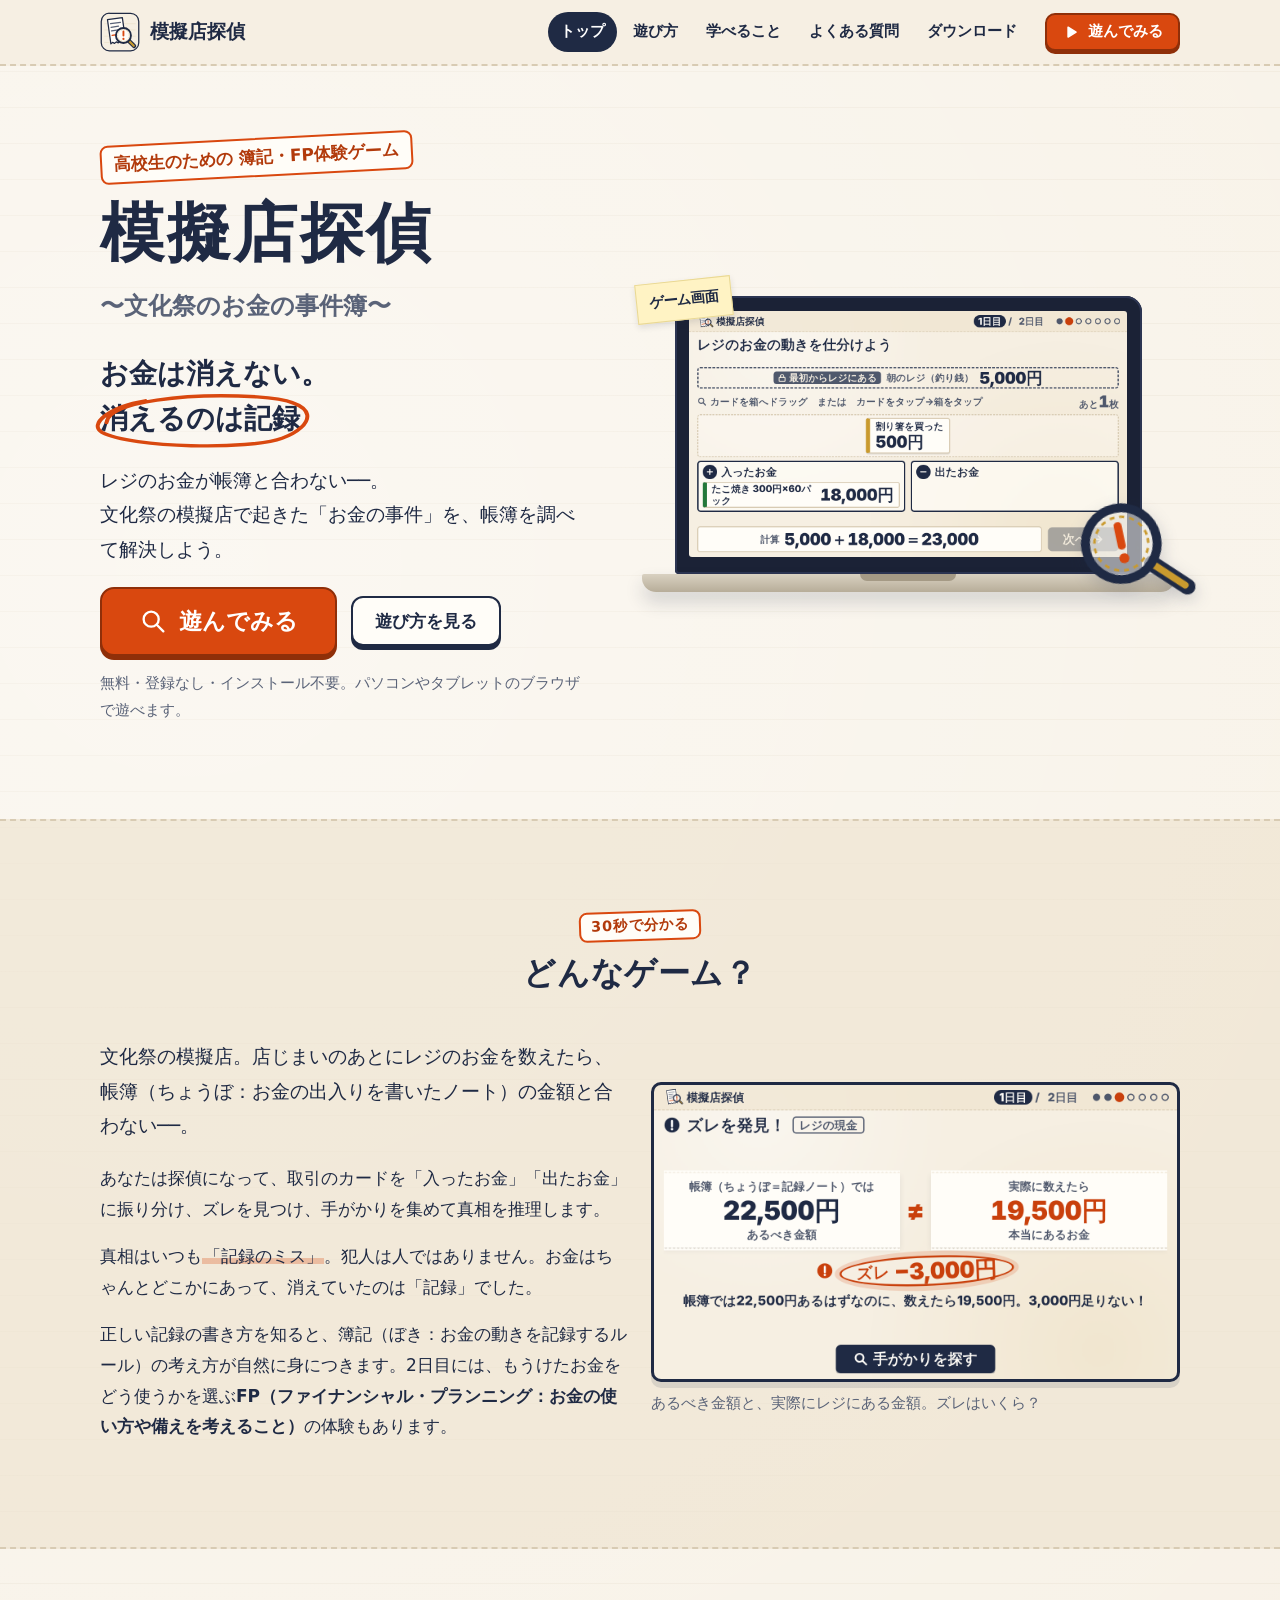
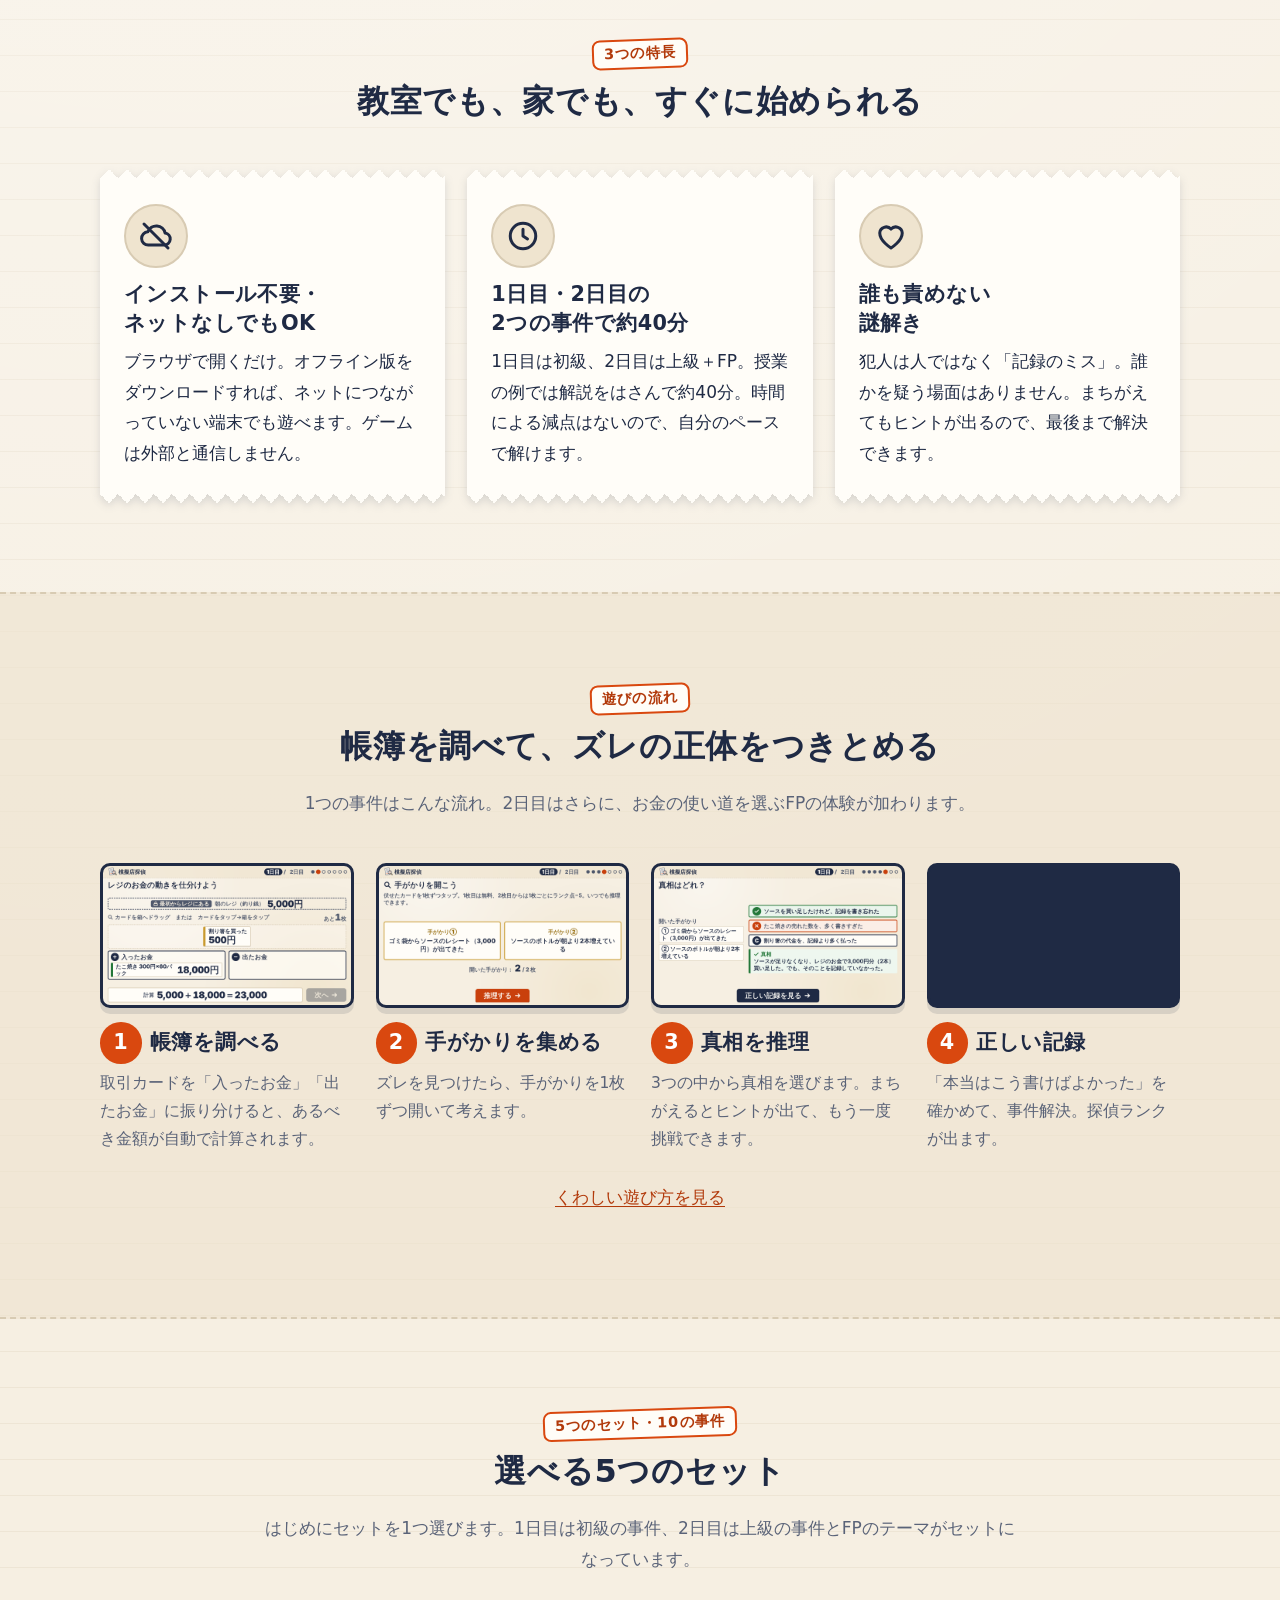
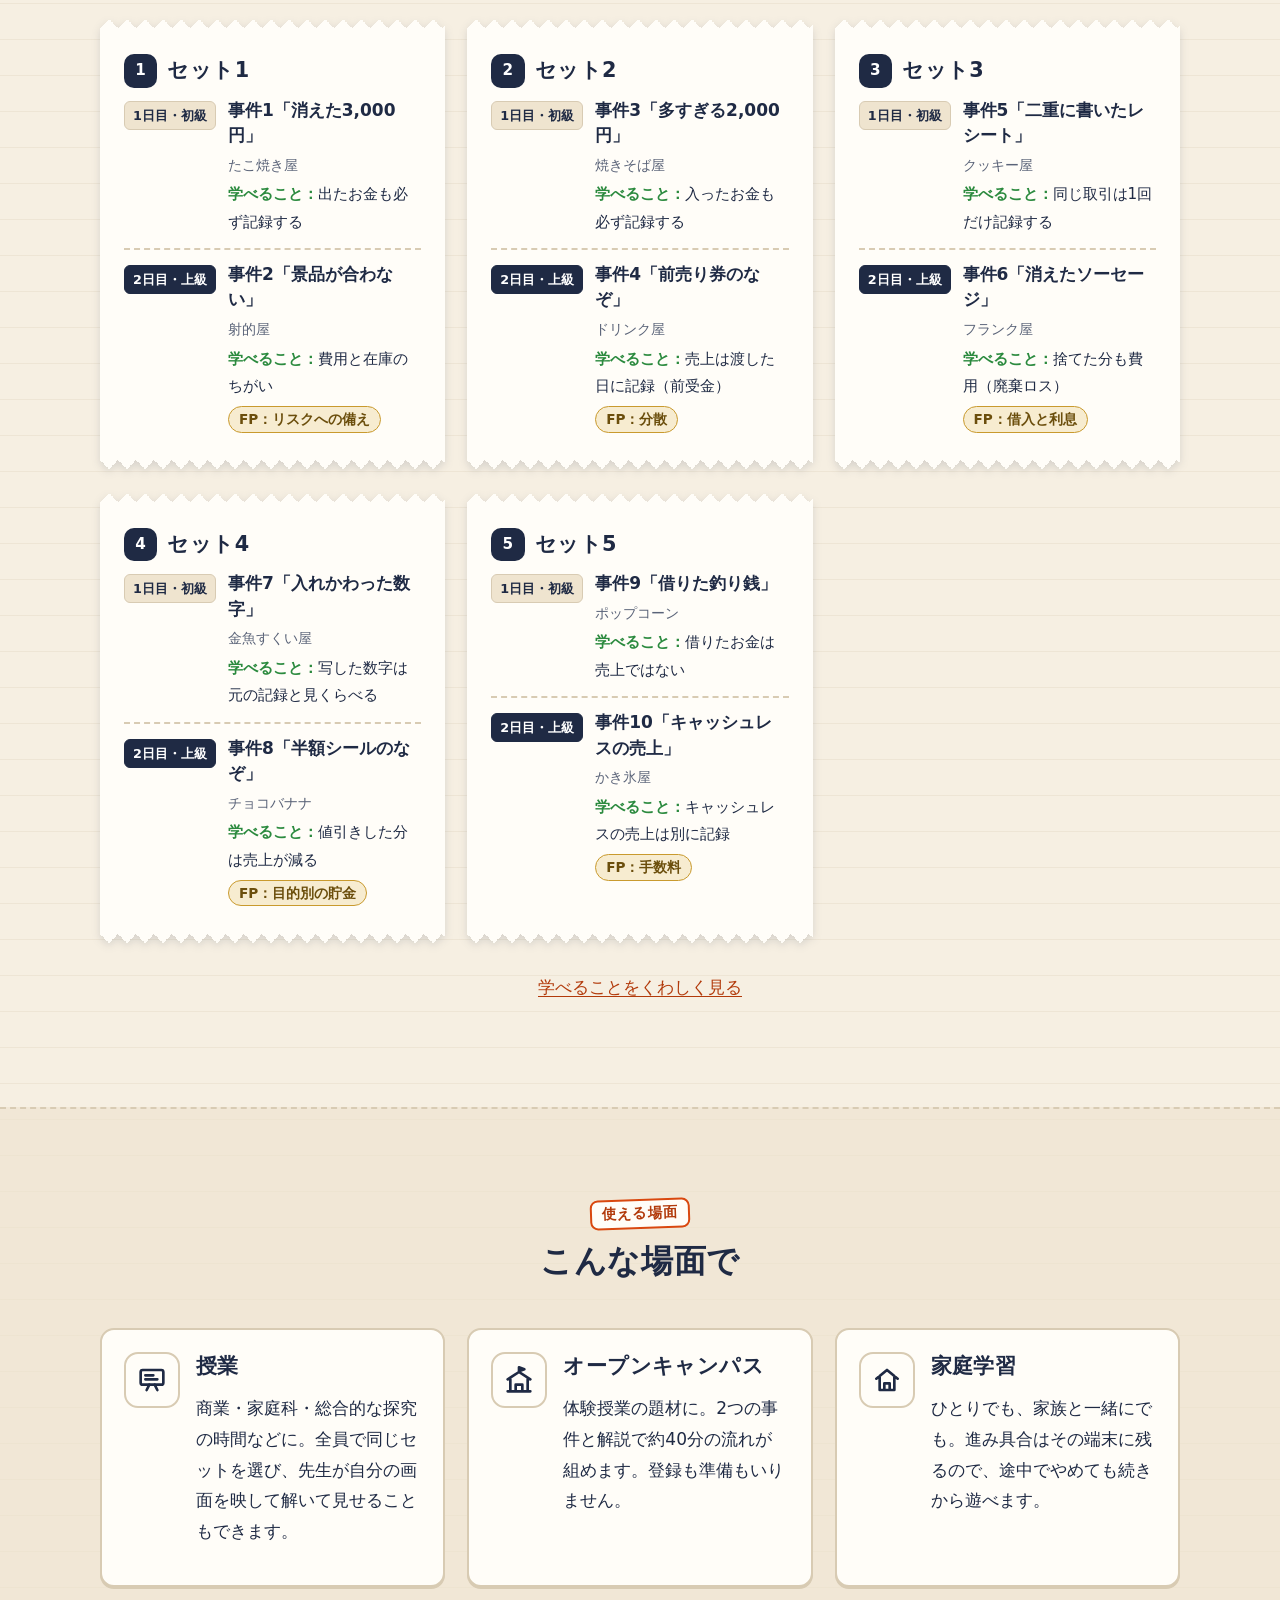
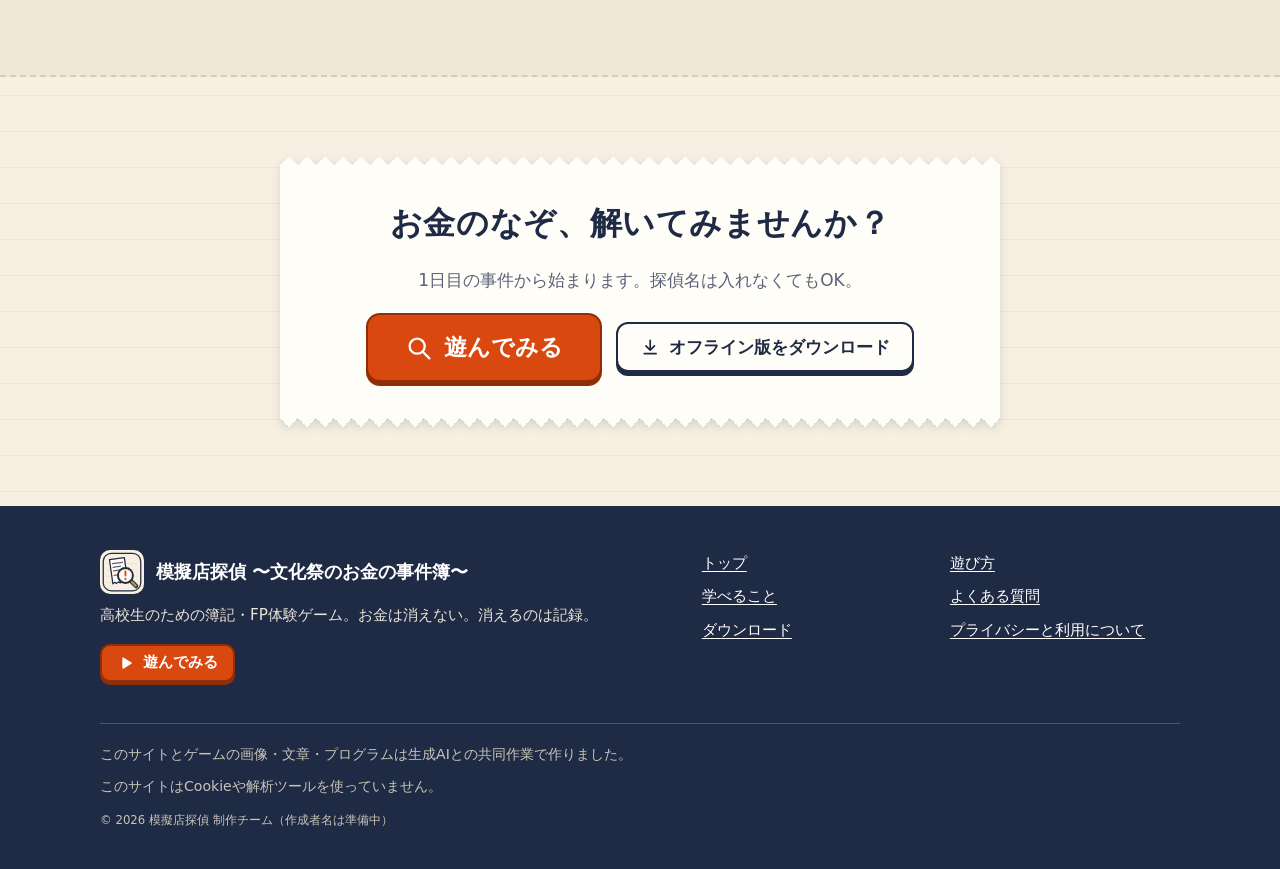
==== index.html @ c540aae3 "模擬店探偵の紹介サイトとゲームを追加 - 紹介サイト6ページ（トップ・遊び方・学べること・よくある質問・ダウンロード・プライバシー） - ゲーム本体（play/）とオフライン版zip（download" ====
<!doctype html>
<html lang="ja" class="no-js">
<head>
<meta charset="utf-8">
<meta name="viewport" content="width=device-width, initial-scale=1">
<title>模擬店探偵 〜文化祭のお金の事件簿〜｜高校生のための簿記・FP体験ゲーム</title>
<meta name="description" content="高校生のための簿記・FP体験ゲーム。文化祭の模擬店で起きたお金の「事件」を、帳簿を調べて解決します。お金は消えない。消えるのは記録。ブラウザで無料・インストール不要。">
<meta name="theme-color" content="#f6efe2">
<link rel="icon" href="play/icon/favicon.svg" type="image/svg+xml">
<link rel="icon" href="play/icon/favicon-32.png" sizes="32x32" type="image/png">
<link rel="apple-touch-icon" href="play/icon/apple-touch-icon.png">
<!-- 要確認：公開URLが決まったら絶対URLに（og:image と、必要なら og:url を追加） -->
<meta property="og:type" content="website">
<meta property="og:site_name" content="模擬店探偵 〜文化祭のお金の事件簿〜">
<meta property="og:title" content="模擬店探偵 〜文化祭のお金の事件簿〜｜高校生のための簿記・FP体験ゲーム">
<meta property="og:description" content="高校生のための簿記・FP体験ゲーム。文化祭の模擬店で起きたお金の「事件」を、帳簿を調べて解決します。お金は消えない。消えるのは記録。ブラウザで無料・インストール不要。">
<meta property="og:image" content="assets/shots/title.png">
<meta property="og:locale" content="ja_JP">
<meta name="twitter:card" content="summary_large_image">
<link rel="stylesheet" href="assets/style.css">
<script src="assets/site.js" defer></script>
</head>
<body>
<a class="skip" href="#main">本文へ移動</a>
<header class="site-header">
  <div class="wrap header-inner">
    <a class="brand" href="index.html"><img src="play/icon/icon.svg" width="40" height="40" alt="">模擬店探偵</a>
    <nav class="nav" id="site-nav" aria-label="メインメニュー">
      <ul>
        <li><a href="index.html" aria-current="page">トップ</a></li>
        <li><a href="how-to-play.html">遊び方</a></li>
        <li><a href="learn.html">学べること</a></li>
        <li><a href="faq.html">よくある質問</a></li>
        <li><a href="download.html">ダウンロード</a></li>
      </ul>
    </nav>
    <a class="btn btn-play btn-sm header-play" href="play/index.html"><svg class="icon" viewBox="0 0 24 24" fill="none" stroke="currentColor" stroke-width="2" stroke-linecap="round" stroke-linejoin="round" aria-hidden="true" focusable="false"><path d="M8 5.5v13l10.5-6.5z" fill="currentColor"/></svg>遊んでみる</a>
    <button class="menu-btn" type="button" aria-controls="site-nav" aria-expanded="false" aria-label="メニューを開く"><span class="bars" aria-hidden="true"><span></span><span></span><span></span></span><span class="label">メニュー</span></button>
  </div>
</header>
<main id="main">

<section class="hero">
  <div class="wrap hero-inner">
    <div class="hero-copy">
      <span class="hero-tag">高校生のための 簿記・FP体験ゲーム</span>
      <h1>模擬店探偵</h1>
      <p class="subtitle">〜文化祭のお金の事件簿〜</p>
      <p class="catch">お金は消えない。<br><span class="pen-circle">消えるのは記録<svg viewBox="0 0 200 60" preserveAspectRatio="none" aria-hidden="true" focusable="false"><path d="M18 34C20 12 90 4 150 8s50 30 22 42S40 60 14 44C2 36 20 18 52 12" fill="none" stroke="#d9480f" stroke-width="3.5" stroke-linecap="round"/></svg></span></p>
      <p class="lead">レジのお金が帳簿と合わない──。<br>文化祭の模擬店で起きた「お金の事件」を、帳簿を調べて解決しよう。</p>
      <div class="btn-row">
        <a class="btn btn-play btn-lg" href="play/index.html"><svg class="icon" viewBox="0 0 24 24" fill="none" stroke="currentColor" stroke-width="2" stroke-linecap="round" stroke-linejoin="round" aria-hidden="true" focusable="false"><circle cx="10.5" cy="10.5" r="6.5"/><path d="M15.5 15.5 21 21"/></svg>遊んでみる</a>
        <a class="btn" href="how-to-play.html">遊び方を見る</a>
      </div>
      <p class="note">無料・登録なし・インストール不要。パソコンやタブレットのブラウザで遊べます。</p>
    </div>
    <div class="hero-visual">
      <span class="sticky-note">ゲーム画面</span>
      <div class="laptop">
        <div class="laptop-screen">
          <img src="assets/shots/sort.png" width="1280" height="720" alt="ゲーム画面：レジのお金の動きを「入ったお金」「出たお金」の箱に仕分けている様子。下に計算式 5,000＋18,000＝23,000 が出ている" decoding="async" fetchpriority="high">
        </div>
        <div class="laptop-base"></div>
      </div>
      <svg class="loupe" viewBox="0 0 120 120" aria-hidden="true" focusable="false"><path d="M78 78l30 30" stroke="#1f2a44" stroke-width="16" stroke-linecap="round"/><path d="M80 80l26 26" stroke="#c99a2e" stroke-width="7" stroke-linecap="round"/><circle cx="52" cy="52" r="36" fill="rgba(255,253,248,.55)" stroke="#1f2a44" stroke-width="9"/><circle cx="52" cy="52" r="27" fill="none" stroke="#c99a2e" stroke-width="2.5" stroke-dasharray="5 5"/><path d="M52 34v20" stroke="#d9480f" stroke-width="8" stroke-linecap="round"/><circle cx="52" cy="67" r="5" fill="#d9480f"/></svg>
    </div>
  </div>
</section>

<section class="section section-alt" id="about">
  <div class="wrap">
    <div class="section-head">
      <span class="eyebrow">30秒で分かる</span>
      <h2>どんなゲーム？</h2>
    </div>
    <div class="grid grid-2" style="align-items:center">
      <div class="reveal">
        <p class="lead">文化祭の模擬店。店じまいのあとにレジのお金を数えたら、帳簿（ちょうぼ：お金の出入りを書いたノート）の金額と合わない──。</p>
        <p>あなたは探偵になって、取引のカードを「入ったお金」「出たお金」に振り分け、ズレを見つけ、手がかりを集めて真相を推理します。</p>
        <p>真相はいつも<span class="pen">「記録のミス」</span>。犯人は人ではありません。お金はちゃんとどこかにあって、消えていたのは「記録」でした。</p>
        <p>正しい記録の書き方を知ると、簿記（ぼき：お金の動きを記録するルール）の考え方が自然に身につきます。2日目には、もうけたお金をどう使うかを選ぶ<strong>FP（ファイナンシャル・プランニング：お金の使い方や備えを考えること）</strong>の体験もあります。</p>
      </div>
      <figure class="reveal">
        <div class="shot"><img src="assets/shots/gap.png" width="1280" height="720" alt="ゲーム画面：あるべきお金と実際のお金を並べ、ズレを朱色で強調している" loading="lazy" decoding="async"></div>
        <figcaption>あるべき金額と、実際にレジにある金額。ズレはいくら？</figcaption>
      </figure>
    </div>
  </div>
</section>

<section class="section" id="features">
  <div class="wrap">
    <div class="section-head">
      <span class="eyebrow">3つの特長</span>
      <h2>教室でも、家でも、すぐに始められる</h2>
    </div>
    <div class="grid grid-3">
      <div class="receipt feature reveal">
        <div class="f-icon"><svg class="icon" viewBox="0 0 24 24" fill="none" stroke="currentColor" stroke-width="2" stroke-linecap="round" stroke-linejoin="round" aria-hidden="true" focusable="false"><path d="M7 18h10.5a4 4 0 0 0 .6-7.95A6 6 0 0 0 6.6 9.2 4.4 4.4 0 0 0 7 18z"/><path d="M4 4l16 16"/></svg></div>
        <h3>インストール不要・<br>ネットなしでもOK</h3>
        <p>ブラウザで開くだけ。オフライン版をダウンロードすれば、ネットにつながっていない端末でも遊べます。ゲームは外部と通信しません。</p>
      </div>
      <div class="receipt feature reveal">
        <div class="f-icon"><svg class="icon" viewBox="0 0 24 24" fill="none" stroke="currentColor" stroke-width="2" stroke-linecap="round" stroke-linejoin="round" aria-hidden="true" focusable="false"><circle cx="12" cy="12" r="8.5"/><path d="M12 7.5V12l3 2"/></svg></div>
        <h3>1日目・2日目の<br>2つの事件で約40分</h3>
        <p>1日目は初級、2日目は上級＋FP。授業の例では解説をはさんで約40分。時間による減点はないので、自分のペースで解けます。</p>
      </div>
      <div class="receipt feature reveal">
        <div class="f-icon"><svg class="icon" viewBox="0 0 24 24" fill="none" stroke="currentColor" stroke-width="2" stroke-linecap="round" stroke-linejoin="round" aria-hidden="true" focusable="false"><path d="M12 20s-7.5-4.6-7.5-10A4.3 4.3 0 0 1 12 7.4 4.3 4.3 0 0 1 19.5 10c0 5.4-7.5 10-7.5 10z"/></svg></div>
        <h3>誰も責めない<br>謎解き</h3>
        <p>犯人は人ではなく「記録のミス」。誰かを疑う場面はありません。まちがえてもヒントが出るので、最後まで解決できます。</p>
      </div>
    </div>
  </div>
</section>

<section class="section section-alt" id="flow">
  <div class="wrap">
    <div class="section-head">
      <span class="eyebrow">遊びの流れ</span>
      <h2>帳簿を調べて、ズレの正体をつきとめる</h2>
      <p>1つの事件はこんな流れ。2日目はさらに、お金の使い道を選ぶFPの体験が加わります。</p>
    </div>
    <ol class="grid grid-4 digest">
      <li class="reveal"><div class="shot"><img src="assets/shots/sort.png" width="1280" height="720" alt="仕分けの画面：取引カードを入ったお金・出たお金の箱へ動かす" loading="lazy" decoding="async"></div><h3><span class="num">1</span>帳簿を調べる</h3><p>取引カードを「入ったお金」「出たお金」に振り分けると、あるべき金額が自動で計算されます。</p></li>
      <li class="reveal"><div class="shot"><img src="assets/shots/clues.png" width="1280" height="720" alt="手がかりの画面：手がかりのカードを1枚ずつ開く" loading="lazy" decoding="async"></div><h3><span class="num">2</span>手がかりを集める</h3><p>ズレを見つけたら、手がかりを1枚ずつ開いて考えます。</p></li>
      <li class="reveal"><div class="shot"><img src="assets/shots/truth.png" width="1280" height="720" alt="推理の画面：真相を3つの選択肢から選ぶ" loading="lazy" decoding="async"></div><h3><span class="num">3</span>真相を推理</h3><p>3つの中から真相を選びます。まちがえるとヒントが出て、もう一度挑戦できます。</p></li>
      <li class="reveal"><div class="shot"><img src="assets/shots/record.png" width="1280" height="720" alt="正しい記録の画面：仕訳を左右に分けて、やさしい言い換えつきで表示" loading="lazy" decoding="async"></div><h3><span class="num">4</span>正しい記録</h3><p>「本当はこう書けばよかった」を確かめて、事件解決。探偵ランクが出ます。</p></li>
    </ol>
    <p class="center" style="margin-top:28px"><a href="how-to-play.html">くわしい遊び方を見る</a></p>
  </div>
</section>

<section class="section" id="sets">
  <div class="wrap">
    <div class="section-head">
      <span class="eyebrow">5つのセット・10の事件</span>
      <h2>選べる5つのセット</h2>
      <p>はじめにセットを1つ選びます。1日目は初級の事件、2日目は上級の事件とFPのテーマがセットになっています。</p>
    </div>
    <div class="sets">
    <article class="receipt set-card reveal">
      <h3><span class="set-no">1</span>セット1</h3>
      <div class="day day-1">
        <span class="day-label">1日目・初級</span>
        <div>
          <span class="case-title">事件1「消えた3,000円」</span>
          <span class="case-shop">たこ焼き屋</span>
          <span class="case-learn">出たお金も必ず記録する</span>
          
          
        </div>
      </div>
      <div class="day day-2">
        <span class="day-label">2日目・上級</span>
        <div>
          <span class="case-title">事件2「景品が合わない」</span>
          <span class="case-shop">射的屋</span>
          <span class="case-learn">費用と在庫のちがい</span>
          
          <span class="fp-chip">FP：リスクへの備え</span>
        </div>
      </div>
    </article>
    <article class="receipt set-card reveal">
      <h3><span class="set-no">2</span>セット2</h3>
      <div class="day day-1">
        <span class="day-label">1日目・初級</span>
        <div>
          <span class="case-title">事件3「多すぎる2,000円」</span>
          <span class="case-shop">焼きそば屋</span>
          <span class="case-learn">入ったお金も必ず記録する</span>
          
          
        </div>
      </div>
      <div class="day day-2">
        <span class="day-label">2日目・上級</span>
        <div>
          <span class="case-title">事件4「前売り券のなぞ」</span>
          <span class="case-shop">ドリンク屋</span>
          <span class="case-learn">売上は渡した日に記録（前受金）</span>
          
          <span class="fp-chip">FP：分散</span>
        </div>
      </div>
    </article>
    <article class="receipt set-card reveal">
      <h3><span class="set-no">3</span>セット3</h3>
      <div class="day day-1">
        <span class="day-label">1日目・初級</span>
        <div>
          <span class="case-title">事件5「二重に書いたレシート」</span>
          <span class="case-shop">クッキー屋</span>
          <span class="case-learn">同じ取引は1回だけ記録する</span>
          
          
        </div>
      </div>
      <div class="day day-2">
        <span class="day-label">2日目・上級</span>
        <div>
          <span class="case-title">事件6「消えたソーセージ」</span>
          <span class="case-shop">フランク屋</span>
          <span class="case-learn">捨てた分も費用（廃棄ロス）</span>
          
          <span class="fp-chip">FP：借入と利息</span>
        </div>
      </div>
    </article>
    <article class="receipt set-card reveal">
      <h3><span class="set-no">4</span>セット4</h3>
      <div class="day day-1">
        <span class="day-label">1日目・初級</span>
        <div>
          <span class="case-title">事件7「入れかわった数字」</span>
          <span class="case-shop">金魚すくい屋</span>
          <span class="case-learn">写した数字は元の記録と見くらべる</span>
          
          
        </div>
      </div>
      <div class="day day-2">
        <span class="day-label">2日目・上級</span>
        <div>
          <span class="case-title">事件8「半額シールのなぞ」</span>
          <span class="case-shop">チョコバナナ</span>
          <span class="case-learn">値引きした分は売上が減る</span>
          
          <span class="fp-chip">FP：目的別の貯金</span>
        </div>
      </div>
    </article>
    <article class="receipt set-card reveal">
      <h3><span class="set-no">5</span>セット5</h3>
      <div class="day day-1">
        <span class="day-label">1日目・初級</span>
        <div>
          <span class="case-title">事件9「借りた釣り銭」</span>
          <span class="case-shop">ポップコーン</span>
          <span class="case-learn">借りたお金は売上ではない</span>
          
          
        </div>
      </div>
      <div class="day day-2">
        <span class="day-label">2日目・上級</span>
        <div>
          <span class="case-title">事件10「キャッシュレスの売上」</span>
          <span class="case-shop">かき氷屋</span>
          <span class="case-learn">キャッシュレスの売上は別に記録</span>
          
          <span class="fp-chip">FP：手数料</span>
        </div>
      </div>
    </article>
    </div>
    <p class="center" style="margin-top:28px"><a href="learn.html">学べることをくわしく見る</a></p>
  </div>
</section>

<section class="section section-alt" id="scenes">
  <div class="wrap">
    <div class="section-head">
      <span class="eyebrow">使える場面</span>
      <h2>こんな場面で</h2>
    </div>
    <div class="grid grid-3">
      <div class="card scene reveal"><div class="s-icon"><svg class="icon" viewBox="0 0 24 24" fill="none" stroke="currentColor" stroke-width="2" stroke-linecap="round" stroke-linejoin="round" aria-hidden="true" focusable="false"><rect x="3.5" y="4.5" width="17" height="11" rx="1.5"/><path d="M8 19.5l2-4M16 19.5l-2-4M7 8.5h6M7 11.5h9"/></svg></div><div><h3>授業</h3><p>商業・家庭科・総合的な探究の時間などに。全員で同じセットを選び、先生が自分の画面を映して解いて見せることもできます。</p></div></div>
      <div class="card scene reveal"><div class="s-icon"><svg class="icon" viewBox="0 0 24 24" fill="none" stroke="currentColor" stroke-width="2" stroke-linecap="round" stroke-linejoin="round" aria-hidden="true" focusable="false"><path d="M3.5 20.5h17M5.5 20.5v-9M18.5 20.5v-9M9.5 20.5v-5h5v5M3.5 11.5 12 6l8.5 5.5M12 6V2.5l4 1.5-4 1.5"/></svg></div><div><h3>オープンキャンパス</h3><p>体験授業の題材に。2つの事件と解説で約40分の流れが組めます。登録も準備もいりません。</p></div></div>
      <div class="card scene reveal"><div class="s-icon"><svg class="icon" viewBox="0 0 24 24" fill="none" stroke="currentColor" stroke-width="2" stroke-linecap="round" stroke-linejoin="round" aria-hidden="true" focusable="false"><path d="M4 11 12 4.5 20 11M6.5 9v10.5h11V9M10 19.5v-5h4v5"/></svg></div><div><h3>家庭学習</h3><p>ひとりでも、家族と一緒にでも。進み具合はその端末に残るので、途中でやめても続きから遊べます。</p></div></div>
    </div>
  </div>
</section>

<section class="section cta">
  <div class="wrap">
    <div class="receipt reveal">
      <h2>お金のなぞ、解いてみませんか？</h2>
      <p class="muted">1日目の事件から始まります。探偵名は入れなくてもOK。</p>
      <div class="btn-row">
        <a class="btn btn-play btn-lg" href="play/index.html"><svg class="icon" viewBox="0 0 24 24" fill="none" stroke="currentColor" stroke-width="2" stroke-linecap="round" stroke-linejoin="round" aria-hidden="true" focusable="false"><circle cx="10.5" cy="10.5" r="6.5"/><path d="M15.5 15.5 21 21"/></svg>遊んでみる</a>
        <a class="btn" href="download.html"><svg class="icon" viewBox="0 0 24 24" fill="none" stroke="currentColor" stroke-width="2" stroke-linecap="round" stroke-linejoin="round" aria-hidden="true" focusable="false"><path d="M12 4v11M7 10.5l5 5 5-5M5 19.5h14"/></svg>オフライン版をダウンロード</a>
      </div>
    </div>
  </div>
</section>
</main>
<footer class="site-footer">
  <div class="wrap">
    <div class="footer-grid">
      <div>
        <div class="footer-brand"><img src="play/icon/icon.svg" width="44" height="44" alt="">模擬店探偵 〜文化祭のお金の事件簿〜</div>
        <p>高校生のための簿記・FP体験ゲーム。お金は消えない。消えるのは記録。</p>
        <p><a class="btn btn-play btn-sm" href="play/index.html"><svg class="icon" viewBox="0 0 24 24" fill="none" stroke="currentColor" stroke-width="2" stroke-linecap="round" stroke-linejoin="round" aria-hidden="true" focusable="false"><path d="M8 5.5v13l10.5-6.5z" fill="currentColor"/></svg>遊んでみる</a></p>
      </div>
      <nav class="footer-nav" aria-label="フッターメニュー">
        <ul>
          <li><a href="index.html">トップ</a></li>
          <li><a href="how-to-play.html">遊び方</a></li>
          <li><a href="learn.html">学べること</a></li>
          <li><a href="faq.html">よくある質問</a></li>
          <li><a href="download.html">ダウンロード</a></li>
          <li><a href="privacy.html">プライバシーと利用について</a></li>
        </ul>
      </nav>
    </div>
    <div class="footer-note">
      <p>このサイトとゲームの画像・文章・プログラムは生成AIとの共同作業で作りました。</p>
      <p>このサイトはCookieや解析ツールを使っていません。</p>
      <!-- 要確認：作成者名（コピーライト表記） -->
      <p><small>&copy; 2026 模擬店探偵 制作チーム（作成者名は準備中）</small></p>
    </div>
  </div>
</footer>
</body>
</html>
---- assets/style.css ----
/* 模擬店探偵 紹介サイト 共通スタイル
   テーマ：文化祭×探偵ノート（クラフト紙・レシート・赤ペン・虫めがね） */

:root {
  --paper: #f6efe2;
  --paper2: #efe4cf;
  --ink: #1f2a44;
  --ink-soft: #5a6378;
  --accent: #d9480f;
  --accent-dark: #b23a0b;
  --ok: #2b8a3e;
  --gold: #c99a2e;
  --card: #fffdf8;
  --line: #d8cbb3;
  --radius: 14px;
  --wrap: 1120px;
  --font: system-ui, "Hiragino Maru Gothic ProN", "BIZ UDPGothic", "Meiryo", sans-serif;
}

*, *::before, *::after { box-sizing: border-box; }

html { -webkit-text-size-adjust: 100%; scroll-behavior: smooth; }

body {
  margin: 0;
  font-family: var(--font);
  font-size: 17px;
  line-height: 1.8;
  color: var(--ink);
  background-color: var(--paper);
  /* ノートの罫線をうっすら */
  background-image:
    radial-gradient(circle at 15% 10%, rgba(255,255,255,.55), transparent 45%),
    repeating-linear-gradient(to bottom, transparent 0 35px, rgba(216,203,179,.28) 35px 36px);
  overflow-x: hidden;
}

img, svg { max-width: 100%; }
img { height: auto; display: block; }

a { color: var(--accent-dark); text-underline-offset: 3px; }
a:hover { color: var(--accent); }

:focus-visible { outline: 3px solid var(--accent); outline-offset: 3px; border-radius: 4px; }

h1, h2, h3, h4 { line-height: 1.4; margin: 0 0 .6em; letter-spacing: .02em; }
h1 { font-size: clamp(1.9rem, 5vw, 3rem); }
h2 { font-size: clamp(1.45rem, 3.4vw, 2rem); }
h3 { font-size: clamp(1.12rem, 2.2vw, 1.3rem); }
p { margin: 0 0 1em; }
ul, ol { margin: 0 0 1em; padding-left: 1.4em; }

.wrap { width: 100%; max-width: var(--wrap); margin: 0 auto; padding: 0 20px; }
.skip { position: absolute; left: -9999px; top: 0; background: var(--ink); color: #fff; padding: 8px 14px; z-index: 100; }
.skip:focus { left: 8px; top: 8px; color: #fff; }

.icon { width: 1.2em; height: 1.2em; flex: none; vertical-align: -.22em; }

/* ---------- ヘッダー ---------- */
.site-header {
  position: sticky; top: 0; z-index: 50;
  background: rgba(246, 239, 226, .96);
  border-bottom: 2px dashed var(--line);
}
.header-inner { display: flex; align-items: center; gap: 16px; min-height: 64px; }
.brand { display: flex; align-items: center; gap: 10px; text-decoration: none; color: var(--ink); font-weight: 800; font-size: 1.2rem; white-space: nowrap; }
.brand img { width: 40px; height: 40px; }
.brand:hover { color: var(--ink); }

.nav { margin-left: auto; }
.nav ul { list-style: none; margin: 0; padding: 0; display: flex; gap: 4px; flex-wrap: wrap; }
.nav a {
  display: block; padding: 6px 12px; border-radius: 999px;
  color: var(--ink); text-decoration: none; font-weight: 700; font-size: .95rem;
}
.nav a:hover { background: var(--paper2); }
.nav a[aria-current="page"] { background: var(--ink); color: #fff; }

.menu-btn {
  display: none; margin-left: auto;
  align-items: center; gap: 6px;
  font: inherit; font-weight: 700; font-size: .95rem;
  color: var(--ink); background: var(--card);
  border: 2px solid var(--ink); border-radius: 10px; padding: 6px 12px; cursor: pointer;
}
.menu-btn .bars { width: 18px; height: 14px; position: relative; }
.menu-btn .bars span { position: absolute; left: 0; right: 0; height: 2px; background: var(--ink); border-radius: 2px; transition: transform .2s, opacity .2s; }
.menu-btn .bars span:nth-child(1) { top: 0; }
.menu-btn .bars span:nth-child(2) { top: 6px; }
.menu-btn .bars span:nth-child(3) { top: 12px; }
.menu-btn[aria-expanded="true"] .bars span:nth-child(1) { transform: translateY(6px) rotate(45deg); }
.menu-btn[aria-expanded="true"] .bars span:nth-child(2) { opacity: 0; }
.menu-btn[aria-expanded="true"] .bars span:nth-child(3) { transform: translateY(-6px) rotate(-45deg); }

/* ---------- ボタン ---------- */
.btn {
  display: inline-flex; align-items: center; justify-content: center; gap: .5em;
  font: inherit; font-weight: 800; text-decoration: none; line-height: 1.3;
  padding: .7em 1.3em; border-radius: 12px; border: 2px solid var(--ink);
  background: var(--card); color: var(--ink);
  box-shadow: 0 4px 0 var(--ink);
  transition: transform .12s, box-shadow .12s;
}
.btn:hover { color: var(--ink); transform: translateY(-1px); box-shadow: 0 5px 0 var(--ink); }
.btn:active { transform: translateY(3px); box-shadow: 0 1px 0 var(--ink); }
.btn-play { background: var(--accent); color: #fff; border-color: #8f2f09; box-shadow: 0 4px 0 #8f2f09; }
.btn-play:hover { color: #fff; background: #c8420d; box-shadow: 0 5px 0 #8f2f09; }
.btn-play:active { box-shadow: 0 1px 0 #8f2f09; }
.btn-sm { padding: .45em 1em; font-size: .95rem; border-radius: 10px; box-shadow: 0 3px 0 #8f2f09; }
.btn-lg { font-size: clamp(1.15rem, 2.6vw, 1.45rem); padding: .75em 1.6em; border-radius: 14px; }
.btn-row { display: flex; flex-wrap: wrap; gap: 14px; align-items: center; }

/* ---------- セクション ---------- */
main { display: block; }
.section { padding: clamp(48px, 7vw, 88px) 0; }
.section-alt { background: rgba(239, 228, 207, .65); border-top: 2px dashed var(--line); border-bottom: 2px dashed var(--line); }
.section-head { text-align: center; max-width: 760px; margin: 0 auto clamp(28px, 4vw, 44px); }
.section-head p { color: var(--ink-soft); }
.eyebrow {
  display: inline-block; font-weight: 800; font-size: .9rem; letter-spacing: .08em;
  color: var(--accent-dark); border: 2px solid var(--accent); border-radius: 8px;
  padding: 0 10px; margin-bottom: 10px; transform: rotate(-2deg); background: var(--card);
}
.lead { font-size: clamp(1.05rem, 2vw, 1.2rem); }
.muted { color: var(--ink-soft); }
.center { text-align: center; }

/* 赤ペンのマーカー */
.pen {
  background: linear-gradient(transparent 62%, rgba(217, 72, 15, .28) 62%, rgba(217, 72, 15, .28) 92%, transparent 92%);
  padding: 0 .1em; color: inherit;
}
.pen-circle { position: relative; display: inline-block; white-space: nowrap; }
.pen-circle svg { position: absolute; left: -7%; top: -16%; width: 114%; max-width: none; height: 132%; pointer-events: none; overflow: visible; }

/* ---------- レシート風カード（上下ギザギザ） ---------- */
.receipt {
  position: relative; background: var(--card); padding: 26px 24px;
  margin: 10px 0;
  filter: drop-shadow(0 3px 4px rgba(31, 42, 68, .14));
}
.receipt::before, .receipt::after {
  content: ""; position: absolute; left: 0; right: 0; height: 9px;
  background-size: 18px 9px; background-repeat: repeat-x;
}
.receipt::before { top: -9px; background-image: conic-gradient(from 135deg at 50% 0, var(--card) 90deg, transparent 0); }
.receipt::after { bottom: -9px; background-image: conic-gradient(from -45deg at 50% 100%, var(--card) 90deg, transparent 0); }
.receipt > :last-child { margin-bottom: 0; }
.receipt .rule { border: 0; border-top: 2px dashed var(--line); margin: 14px 0; }

.card {
  background: var(--card); border: 2px solid var(--line); border-radius: var(--radius);
  padding: 22px; box-shadow: 0 2px 0 var(--line);
}
.card > :last-child { margin-bottom: 0; }

.grid { display: grid; gap: 22px; }
.grid-2 { grid-template-columns: repeat(2, minmax(0, 1fr)); }
.grid-3 { grid-template-columns: repeat(3, minmax(0, 1fr)); }
.grid-4 { grid-template-columns: repeat(4, minmax(0, 1fr)); }

/* ---------- ヒーロー ---------- */
.hero { padding: clamp(36px, 6vw, 72px) 0 clamp(48px, 7vw, 80px); overflow: hidden; }
.hero-inner { display: grid; grid-template-columns: minmax(0, 1fr) minmax(0, 1.12fr); gap: clamp(24px, 4vw, 56px); align-items: center; }
.hero-tag {
  display: inline-block; font-weight: 800; color: var(--accent-dark); background: var(--card);
  border: 2px solid var(--accent); border-radius: 8px; padding: 2px 12px; transform: rotate(-3deg); margin-bottom: 12px;
}
.hero h1 { margin-bottom: .1em; font-size: clamp(2.4rem, 6.4vw, 4rem); letter-spacing: .04em; }
.hero .subtitle { font-size: clamp(1.1rem, 2.6vw, 1.5rem); font-weight: 800; color: var(--ink-soft); margin-bottom: 1em; }
.catch {
  font-size: clamp(1.25rem, 3vw, 1.75rem); font-weight: 800; line-height: 1.6; margin: 0 0 .8em;
}
.catch .strike { position: relative; color: var(--accent-dark); white-space: nowrap; }
.hero .note { font-size: .95rem; color: var(--ink-soft); margin-top: 14px; }

/* ノートPCの枠 */
.laptop { position: relative; margin: 0 auto; max-width: 640px; width: 100%; }
.laptop-screen {
  background: #1b2236; border-radius: 16px 16px 4px 4px; padding: 3.2% 3.2% 3.6%;
  box-shadow: 0 0 0 2px #2c3552 inset;
}
.laptop-screen img { width: 100%; border-radius: 3px; aspect-ratio: 16 / 9; object-fit: cover; }
.laptop-base {
  height: 18px; margin: 0 -7%;
  background: linear-gradient(#d9d1c1, #b7ad99);
  border-radius: 2px 2px 14px 14px; position: relative;
  box-shadow: 0 10px 18px rgba(31,42,68,.18);
}
.laptop-base::before { content: ""; position: absolute; left: 50%; top: 0; width: 18%; height: 7px; transform: translateX(-50%); background: #a59a85; border-radius: 0 0 8px 8px; }
.hero-visual { position: relative; padding: 10px 7% 0; }
.hero-visual .loupe { position: absolute; right: -2%; bottom: -18px; width: 22%; max-width: 130px; transform: rotate(-12deg); filter: drop-shadow(0 6px 8px rgba(31,42,68,.2)); }
.sticky-note {
  position: absolute; left: 0; top: -6px; z-index: 2; transform: rotate(-6deg);
  background: #fff3c4; border: 1px solid #e9d894; padding: 6px 12px; font-weight: 800; font-size: .9rem;
  box-shadow: 0 3px 6px rgba(31,42,68,.12);
}

/* ---------- 特長 ---------- */
.feature { text-align: left; }
.feature .f-icon {
  width: 64px; height: 64px; border-radius: 50%; background: var(--paper2);
  display: grid; place-items: center; margin-bottom: 12px; border: 2px solid var(--line);
}
.feature .f-icon svg { width: 36px; height: 36px; }
.feature h3 { margin-bottom: .4em; }

/* ---------- 写真つきステップ ---------- */
.shot {
  border: 3px solid var(--ink); border-radius: 10px; overflow: hidden; background: var(--ink);
  box-shadow: 0 6px 0 rgba(31,42,68,.12);
}
.shot img { width: 100%; aspect-ratio: 16 / 9; object-fit: cover; }
figure { margin: 0; }
figcaption { font-size: .92rem; color: var(--ink-soft); margin-top: 8px; }

.digest { counter-reset: dg; }
.digest li { list-style: none; }
.digest .num, .step-num {
  display: inline-grid; place-items: center; width: 2em; height: 2em; border-radius: 50%;
  background: var(--accent); color: #fff; font-weight: 800; margin-right: .4em; flex: none;
}
.digest h3 { display: flex; align-items: center; margin: 14px 0 6px; }
.digest p { margin: 0; color: var(--ink-soft); font-size: .97rem; }
ol.digest { padding: 0; margin: 0; }

.steps { list-style: none; padding: 0; margin: 0; display: grid; gap: 34px; }
.step { display: grid; grid-template-columns: minmax(0, 1fr) minmax(0, 1.1fr); gap: clamp(18px, 3vw, 36px); align-items: center; }
.step:nth-child(even) .step-text { order: 2; }
.step h3 { display: flex; align-items: center; gap: 4px; }
.step-text > :last-child { margin-bottom: 0; }
.step .tag { display: inline-block; font-size: .82rem; font-weight: 800; background: var(--gold); color: var(--ink); border-radius: 6px; padding: 0 8px; margin-left: 6px; }

/* ---------- セット ---------- */
.sets { display: grid; gap: 22px; grid-template-columns: repeat(auto-fit, minmax(300px, 1fr)); }
.set-card h3 { display: flex; align-items: center; gap: 10px; margin-bottom: 10px; }
.set-no {
  display: inline-grid; place-items: center; min-width: 2.2em; height: 2.2em; padding: 0 .4em; border-radius: 10px;
  background: var(--ink); color: #fff; font-weight: 800; font-size: .95rem;
}
.day { display: grid; grid-template-columns: auto minmax(0, 1fr); gap: 4px 12px; align-items: start; margin: 0; }
.day + .day { margin-top: 12px; padding-top: 12px; border-top: 2px dashed var(--line); }
.day-label {
  font-size: .8rem; font-weight: 800; border-radius: 6px; padding: 2px 8px; white-space: nowrap; margin-top: 3px;
  background: var(--paper2); border: 1px solid var(--line);
}
.day-2 .day-label { background: var(--ink); color: #fff; border-color: var(--ink); }
.case-title { font-weight: 800; display: block; line-height: 1.5; }
.case-shop { font-size: .88rem; color: var(--ink-soft); }
.case-learn { display: block; font-size: .95rem; margin-top: 2px; }
.case-learn::before { content: "学べること："; color: var(--ok); font-weight: 800; }
.fp-chip {
  display: inline-block; margin-top: 6px; font-size: .85rem; font-weight: 800;
  color: #6b4e0c; background: #f7ecd0; border: 1.5px solid var(--gold); border-radius: 999px; padding: 0 10px;
}

/* ---------- 場面 ---------- */
.scene { display: flex; gap: 16px; align-items: flex-start; }
.scene .s-icon { flex: none; width: 56px; height: 56px; border-radius: 14px; background: var(--card); border: 2px solid var(--line); display: grid; place-items: center; }
.scene .s-icon svg { width: 32px; height: 32px; }

/* ---------- CTA ---------- */
.cta { text-align: center; }
.cta .receipt { max-width: 720px; margin: 0 auto; padding: 36px 24px; }
.cta .btn-row { justify-content: center; }

/* ---------- ページ見出し ---------- */
.page-head { padding: clamp(36px, 6vw, 64px) 0 clamp(18px, 3vw, 28px); }
.page-head p { color: var(--ink-soft); max-width: 760px; }
.breadcrumb { font-size: .9rem; color: var(--ink-soft); margin-bottom: 8px; }
.breadcrumb a { color: var(--ink-soft); }

.toc { display: flex; flex-wrap: wrap; gap: 8px; list-style: none; padding: 0; margin: 18px 0 0; }
.toc a { display: inline-block; padding: 4px 14px; border: 2px solid var(--line); border-radius: 999px; background: var(--card); text-decoration: none; color: var(--ink); font-weight: 700; font-size: .92rem; }
.toc a:hover { border-color: var(--ink); }

.prose { max-width: 780px; }
.prose h2 { margin-top: 1.6em; }
.prose h2:first-child { margin-top: 0; }

/* 表 */
.table-wrap { overflow-x: auto; -webkit-overflow-scrolling: touch; max-width: 100%; }
table { border-collapse: collapse; width: 100%; background: var(--card); font-size: .97rem; }
th, td { border: 1.5px solid var(--line); padding: 10px 12px; text-align: left; vertical-align: top; }
thead th { background: var(--ink); color: #fff; border-color: var(--ink); }
td.num, th.num { text-align: right; white-space: nowrap; font-weight: 800; }

.formula {
  font-weight: 800; font-size: clamp(1rem, 2.2vw, 1.15rem); line-height: 1.9;
  background: var(--card); border: 2px solid var(--ink); border-radius: 12px; padding: 14px 18px;
}
.formula .minus { color: var(--accent-dark); }

.callout { display: flex; gap: 12px; align-items: flex-start; background: #fff7e6; border-left: 6px solid var(--gold); border-radius: 0 12px 12px 0; padding: 14px 18px; margin: 18px 0; }
.callout.ok { background: #edf7ef; border-left-color: var(--ok); }
.callout.warn { background: #fff0e8; border-left-color: var(--accent); }
.callout > svg { width: 26px; height: 26px; flex: none; margin-top: 2px; }
.callout > div > :last-child { margin-bottom: 0; }

.check-list { list-style: none; padding: 0; }
.check-list li { position: relative; padding-left: 1.8em; margin-bottom: .5em; }
.check-list li::before {
  content: ""; position: absolute; left: 0; top: .35em; width: 1.1em; height: 1.1em; border-radius: 4px; border: 2px solid var(--ok);
}
.check-list li::after {
  content: ""; position: absolute; left: .32em; top: .5em; width: .42em; height: .7em;
  border: solid var(--ok); border-width: 0 3px 3px 0; transform: rotate(45deg);
}

/* ミニ辞典 */
.dict { display: grid; gap: 18px; grid-template-columns: repeat(auto-fit, minmax(300px, 1fr)); }
.term h3 { margin-bottom: .2em; }
.term .yomi { font-size: .85rem; color: var(--ink-soft); font-weight: 700; margin-left: 6px; }
.term .plain { font-weight: 800; color: var(--accent-dark); margin-bottom: .5em; }
.term .scene-in-game { font-size: .93rem; color: var(--ink-soft); margin: 0; }
.term .scene-in-game b { color: var(--ink); }

/* FAQ */
.faq { display: grid; gap: 14px; max-width: 860px; }
.faq details { background: var(--card); border: 2px solid var(--line); border-radius: 12px; }
.faq details[open] { border-color: var(--ink); }
.faq summary {
  cursor: pointer; list-style: none; padding: 16px 52px 16px 18px; font-weight: 800; position: relative;
  display: flex; gap: 10px; align-items: flex-start;
}
.faq summary::-webkit-details-marker { display: none; }
.faq summary .q { flex: none; color: var(--accent-dark); font-weight: 900; }
.faq summary::after {
  content: ""; position: absolute; right: 20px; top: 24px; width: 10px; height: 10px;
  border: solid var(--ink); border-width: 0 3px 3px 0; transform: rotate(45deg); transition: transform .2s;
}
.faq details[open] summary::after { transform: rotate(-135deg); top: 28px; }
.faq .answer { padding: 0 18px 18px 18px; border-top: 2px dashed var(--line); padding-top: 14px; margin: 0 0 0; }
.faq .answer > :last-child { margin-bottom: 0; }

/* ダウンロード */
.dl-box { display: grid; grid-template-columns: auto minmax(0, 1fr); gap: 22px; align-items: center; }
.dl-box .zip-icon { width: 96px; height: 96px; }
.three-steps { counter-reset: st; list-style: none; padding: 0; display: grid; gap: 22px; grid-template-columns: repeat(3, minmax(0, 1fr)); }
.three-steps li { position: relative; }
.three-steps .step-num { margin-bottom: 10px; }

/* ---------- フッター ---------- */
.site-footer { margin-top: 0; background: var(--ink); color: #e9e4d8; padding: 44px 0 30px; font-size: .95rem; }
.site-footer a { color: #fff; }
.site-footer a:hover { color: #ffd8c4; }
.footer-grid { display: grid; grid-template-columns: minmax(0, 1.2fr) minmax(0, 1fr); gap: 28px; }
.footer-brand { display: flex; align-items: center; gap: 12px; font-weight: 800; font-size: 1.15rem; color: #fff; margin-bottom: 8px; }
.footer-brand img { width: 44px; height: 44px; background: var(--paper); border-radius: 10px; padding: 2px; }
.footer-nav ul { list-style: none; padding: 0; margin: 0; display: grid; grid-template-columns: repeat(2, minmax(0, 1fr)); gap: 6px 18px; }
.footer-note { border-top: 1px solid rgba(255,255,255,.2); margin-top: 26px; padding-top: 18px; color: #c9c4b8; font-size: .88rem; }
.footer-note p { margin-bottom: .5em; }

/* ---------- 控えめな動き ---------- */
.reveal { opacity: 0; transform: translateY(14px); transition: opacity .6s ease, transform .6s ease; }
.reveal.is-in { opacity: 1; transform: none; }
.no-js .reveal { opacity: 1; transform: none; }

@media (prefers-reduced-motion: reduce) {
  html { scroll-behavior: auto; }
  *, *::before, *::after { transition: none !important; animation: none !important; }
  .reveal { opacity: 1; transform: none; }
}

/* ---------- レスポンシブ ---------- */
@media (max-width: 1080px) {
  .nav a { padding: 6px 9px; font-size: .9rem; }
}
@media (max-width: 960px) {
  .grid-4 { grid-template-columns: repeat(2, minmax(0, 1fr)); }
  .hero-inner { grid-template-columns: minmax(0, 1fr); }
  .hero-copy { text-align: center; }
  .hero .btn-row { justify-content: center; }
  /* メニューを折りたたむ（JSがあるときだけ） */
  .js .menu-btn { display: inline-flex; }
  .js .header-play { margin-left: auto; }
  .js .menu-btn { margin-left: 0; }
  .js .nav {
    position: absolute; left: 0; right: 0; top: 100%;
    background: var(--paper); border-bottom: 2px dashed var(--line);
    padding: 8px 20px 16px; display: none;
  }
  .js .nav.is-open { display: block; }
  .js .nav ul { flex-direction: column; gap: 2px; }
  .js .nav a { padding: 10px 14px; font-size: 1rem; border-radius: 10px; }
  .no-js .header-inner { flex-wrap: wrap; padding-bottom: 8px; }
  .no-js .nav { order: 3; width: 100%; margin-left: 0; }
}
@media (max-width: 760px) {
  body { font-size: 16px; }
  .grid-2, .grid-3, .three-steps { grid-template-columns: minmax(0, 1fr); }
  .step { grid-template-columns: minmax(0, 1fr); }
  .step:nth-child(even) .step-text { order: 0; }
  .footer-grid { grid-template-columns: minmax(0, 1fr); }
  .dl-box { grid-template-columns: minmax(0, 1fr); text-align: center; }
  .dl-box .zip-icon { margin: 0 auto; }
  .dl-box .btn-row { justify-content: center; }
}
@media (max-width: 520px) {
  .wrap { padding: 0 16px; }
  .grid-4 { grid-template-columns: minmax(0, 1fr); }
  .brand { font-size: 1.05rem; gap: 8px; }
  .brand img { width: 34px; height: 34px; }
  .header-inner { gap: 8px; }
  .menu-btn { padding: 6px 9px; }
  .menu-btn .label { position: absolute; width: 1px; height: 1px; overflow: hidden; clip: rect(0 0 0 0); }
  .header-play { padding: .45em .8em; font-size: .9rem; }
  .sets, .dict { grid-template-columns: minmax(0, 1fr); }
  .receipt { padding: 22px 18px; }
  .card { padding: 18px; }
}
@media (max-width: 360px) {
  .header-play .icon { display: none; }
}
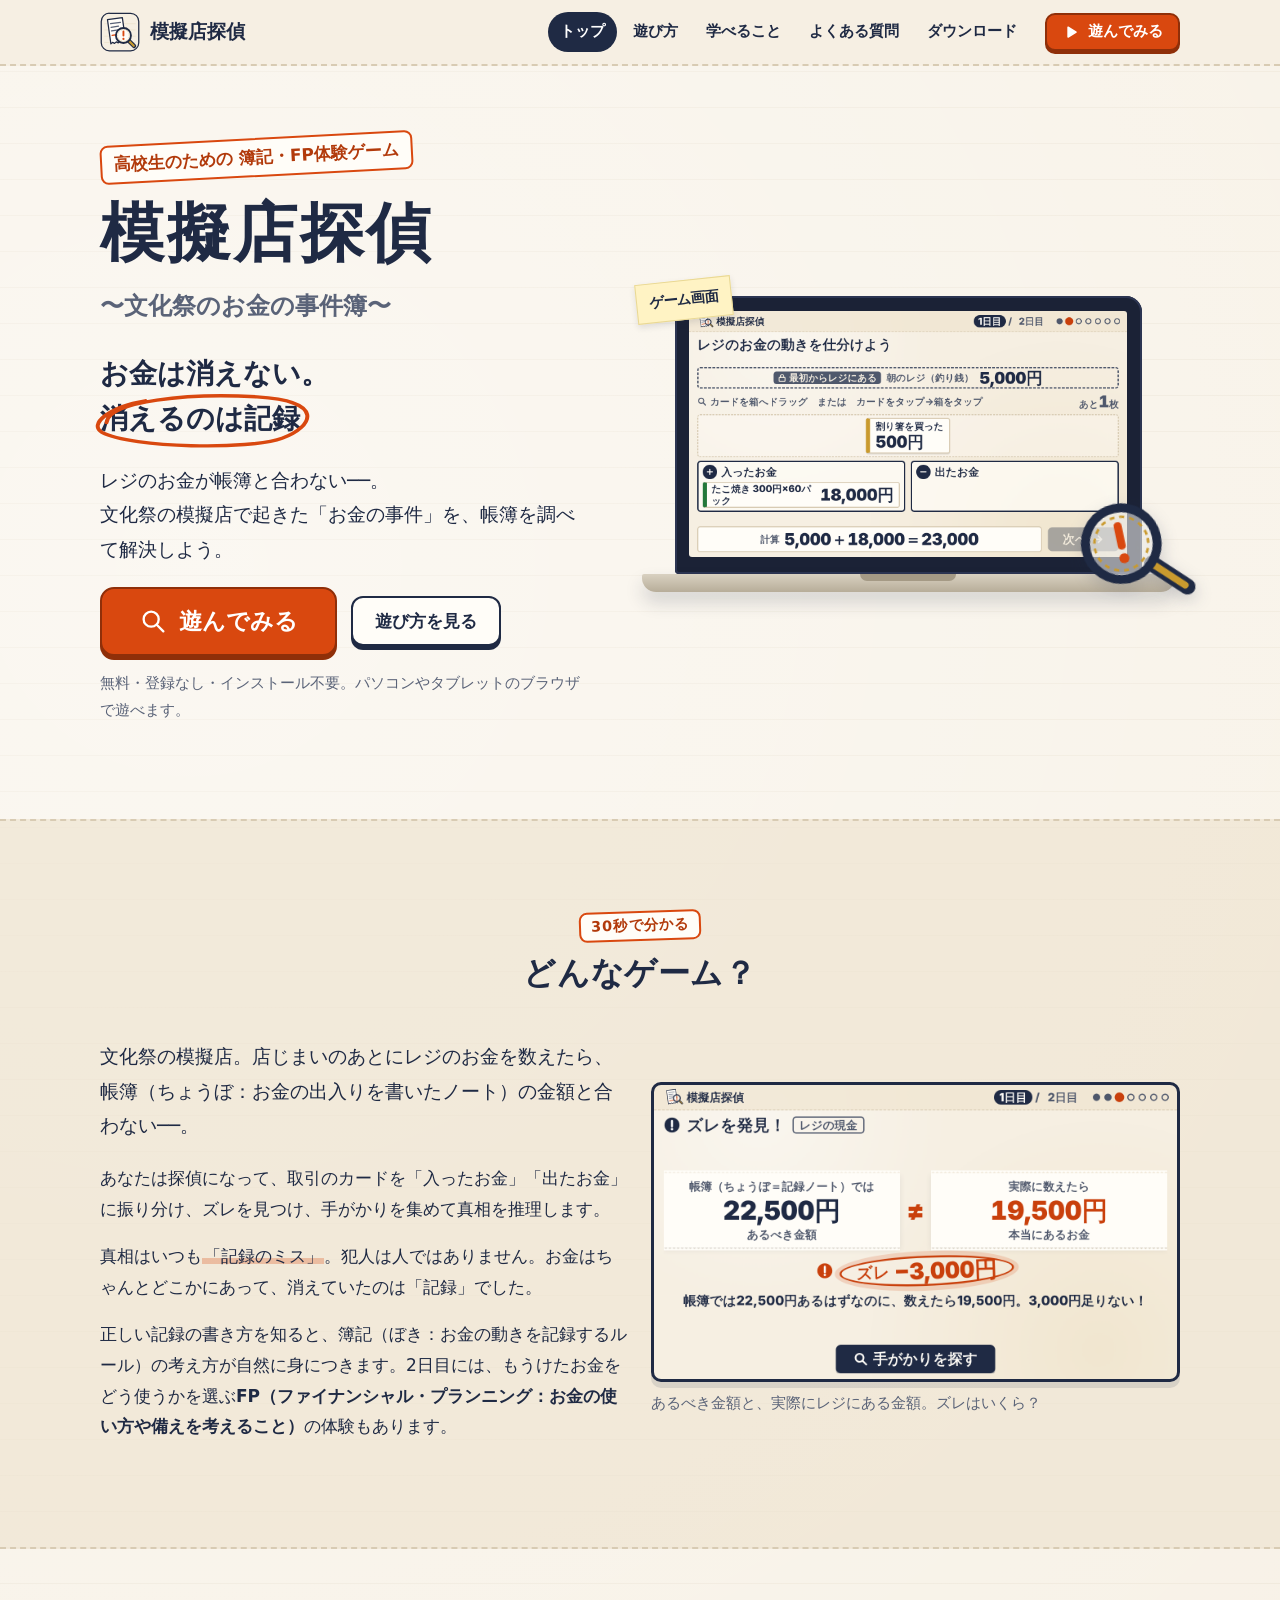
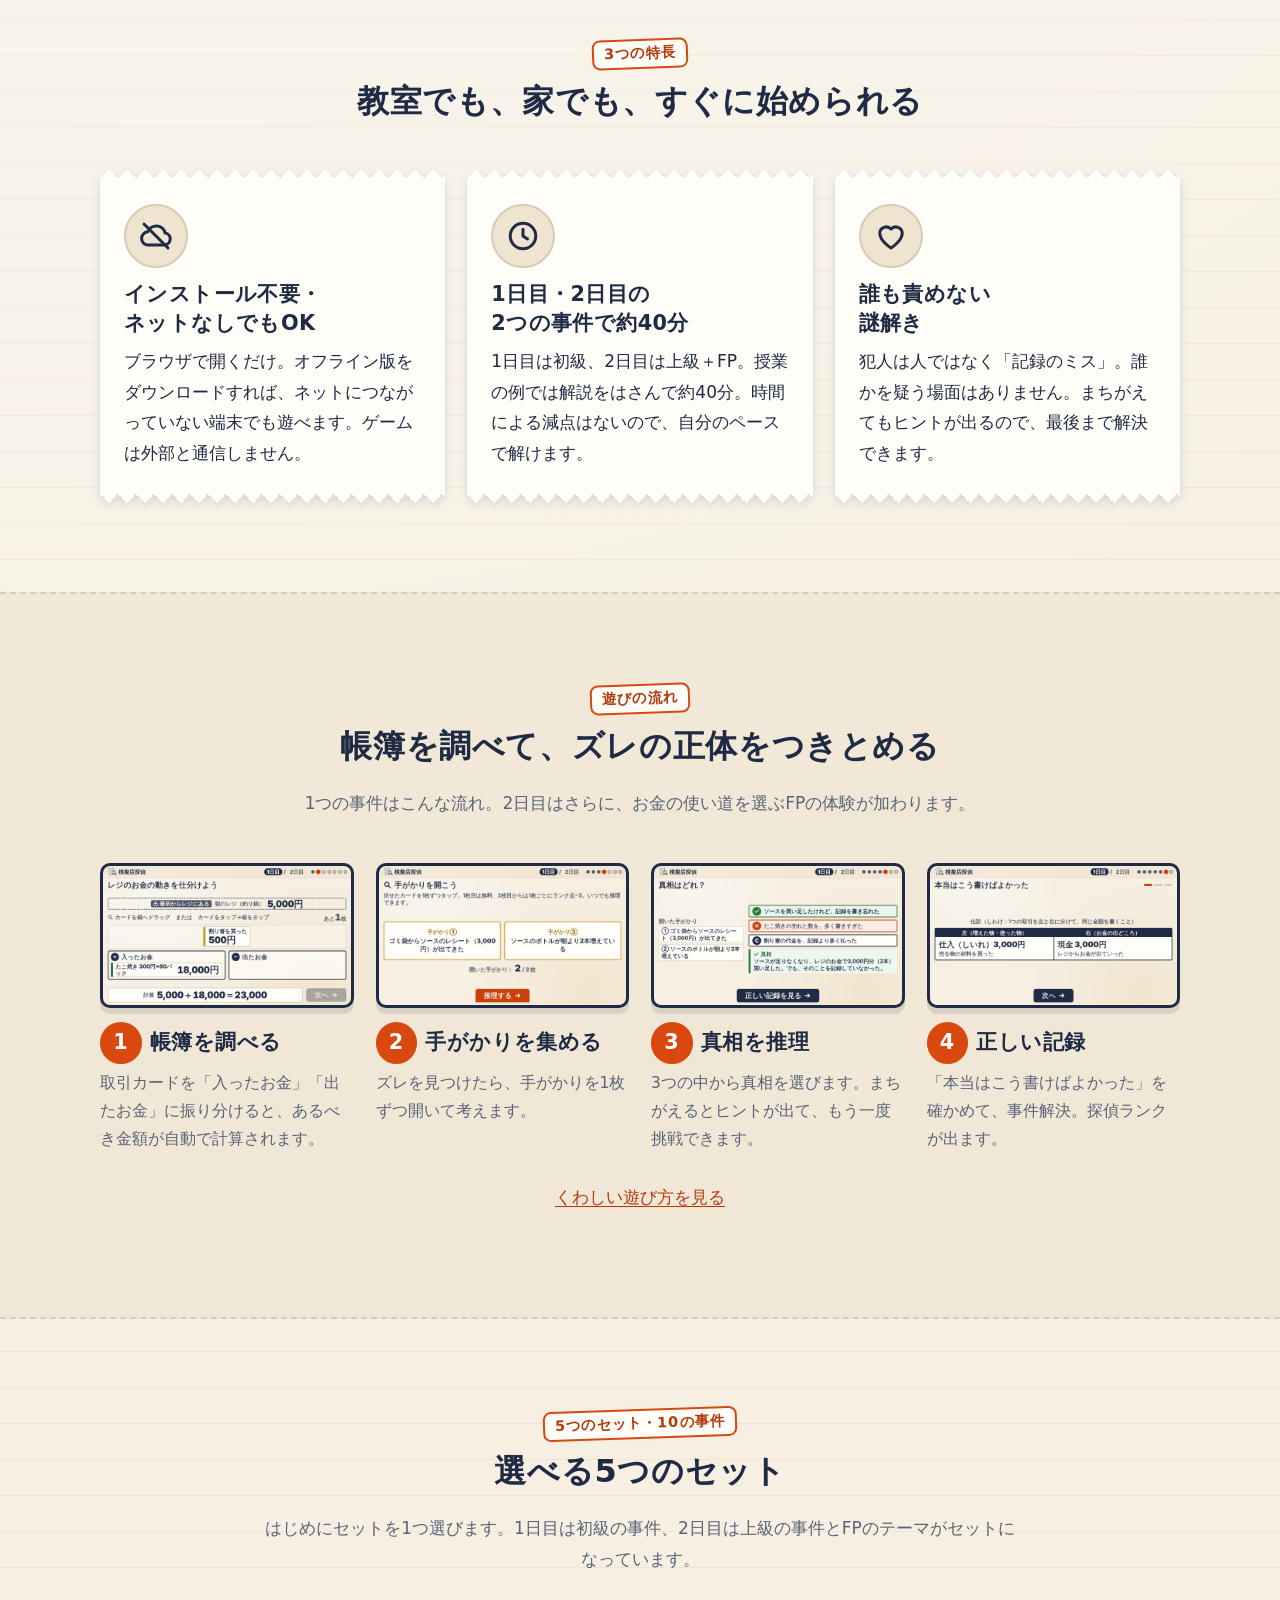
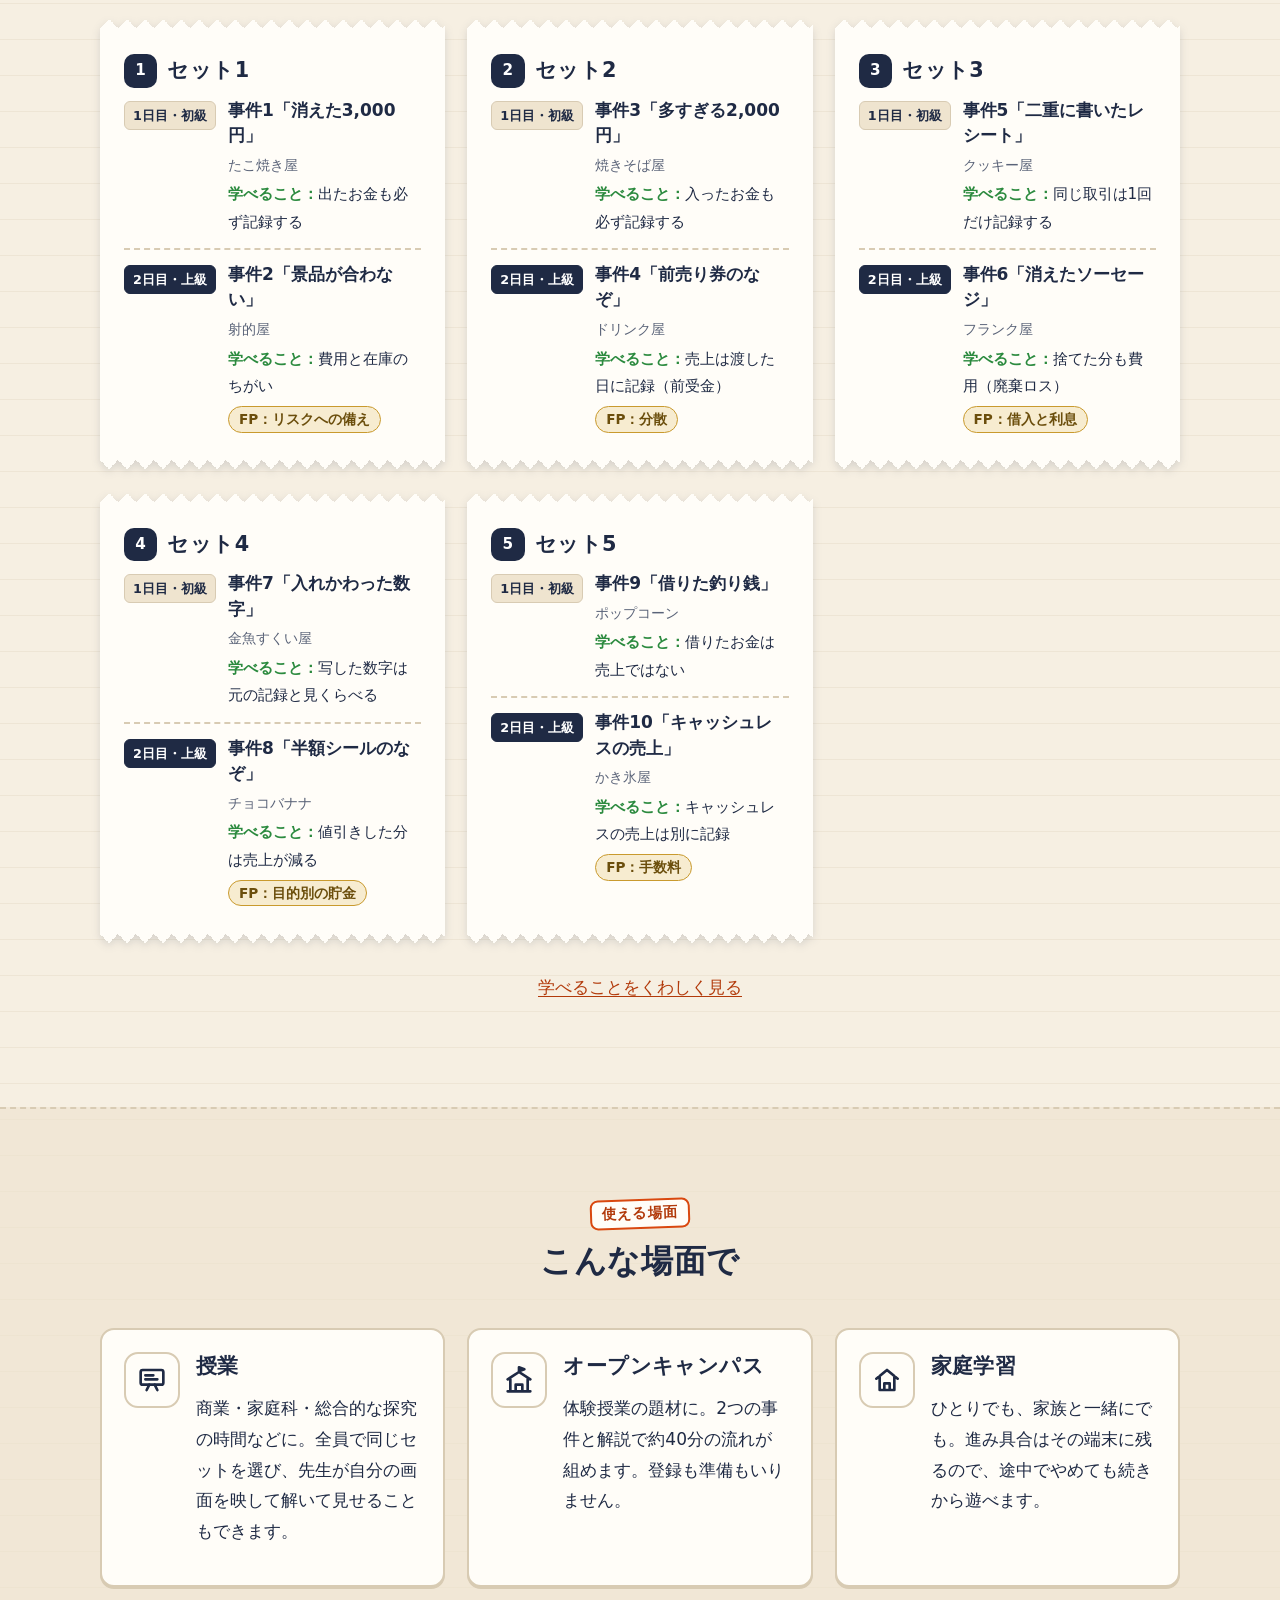
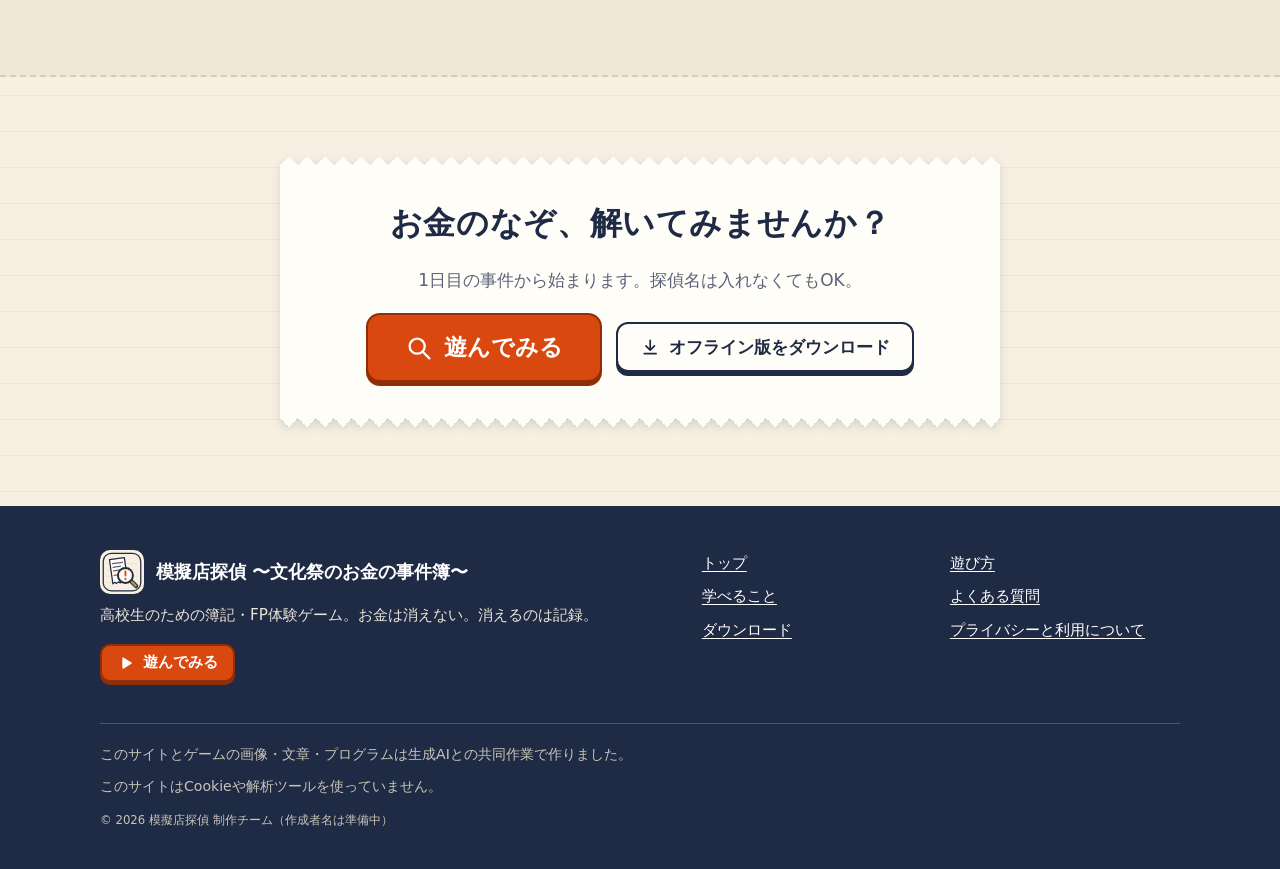
==== commit c4aaa717: "SNS共有用のOGPを公開URLに合わせる - og:image を絶対URLに変更し、og:url・canonical・twitter:card を追加  Co-Authored-By: Claud" ====
--- a/index.html
+++ b/index.html
@@ -9,12 +9,14 @@
 <link rel="icon" href="play/icon/favicon.svg" type="image/svg+xml">
 <link rel="icon" href="play/icon/favicon-32.png" sizes="32x32" type="image/png">
 <link rel="apple-touch-icon" href="play/icon/apple-touch-icon.png">
-<!-- 要確認：公開URLが決まったら絶対URLに（og:image と、必要なら og:url を追加） -->
 <meta property="og:type" content="website">
 <meta property="og:site_name" content="模擬店探偵 〜文化祭のお金の事件簿〜">
 <meta property="og:title" content="模擬店探偵 〜文化祭のお金の事件簿〜｜高校生のための簿記・FP体験ゲーム">
 <meta property="og:description" content="高校生のための簿記・FP体験ゲーム。文化祭の模擬店で起きたお金の「事件」を、帳簿を調べて解決します。お金は消えない。消えるのは記録。ブラウザで無料・インストール不要。">
-<meta property="og:image" content="assets/shots/title.png">
+<meta property="og:image" content="https://yaoshishensota11-byte.github.io/mogiten-tantei/assets/shots/title.png">
+<meta property="og:url" content="https://yaoshishensota11-byte.github.io/mogiten-tantei/">
+<meta name="twitter:card" content="summary_large_image">
+<link rel="canonical" href="https://yaoshishensota11-byte.github.io/mogiten-tantei/">
 <meta property="og:locale" content="ja_JP">
 <meta name="twitter:card" content="summary_large_image">
 <link rel="stylesheet" href="assets/style.css">
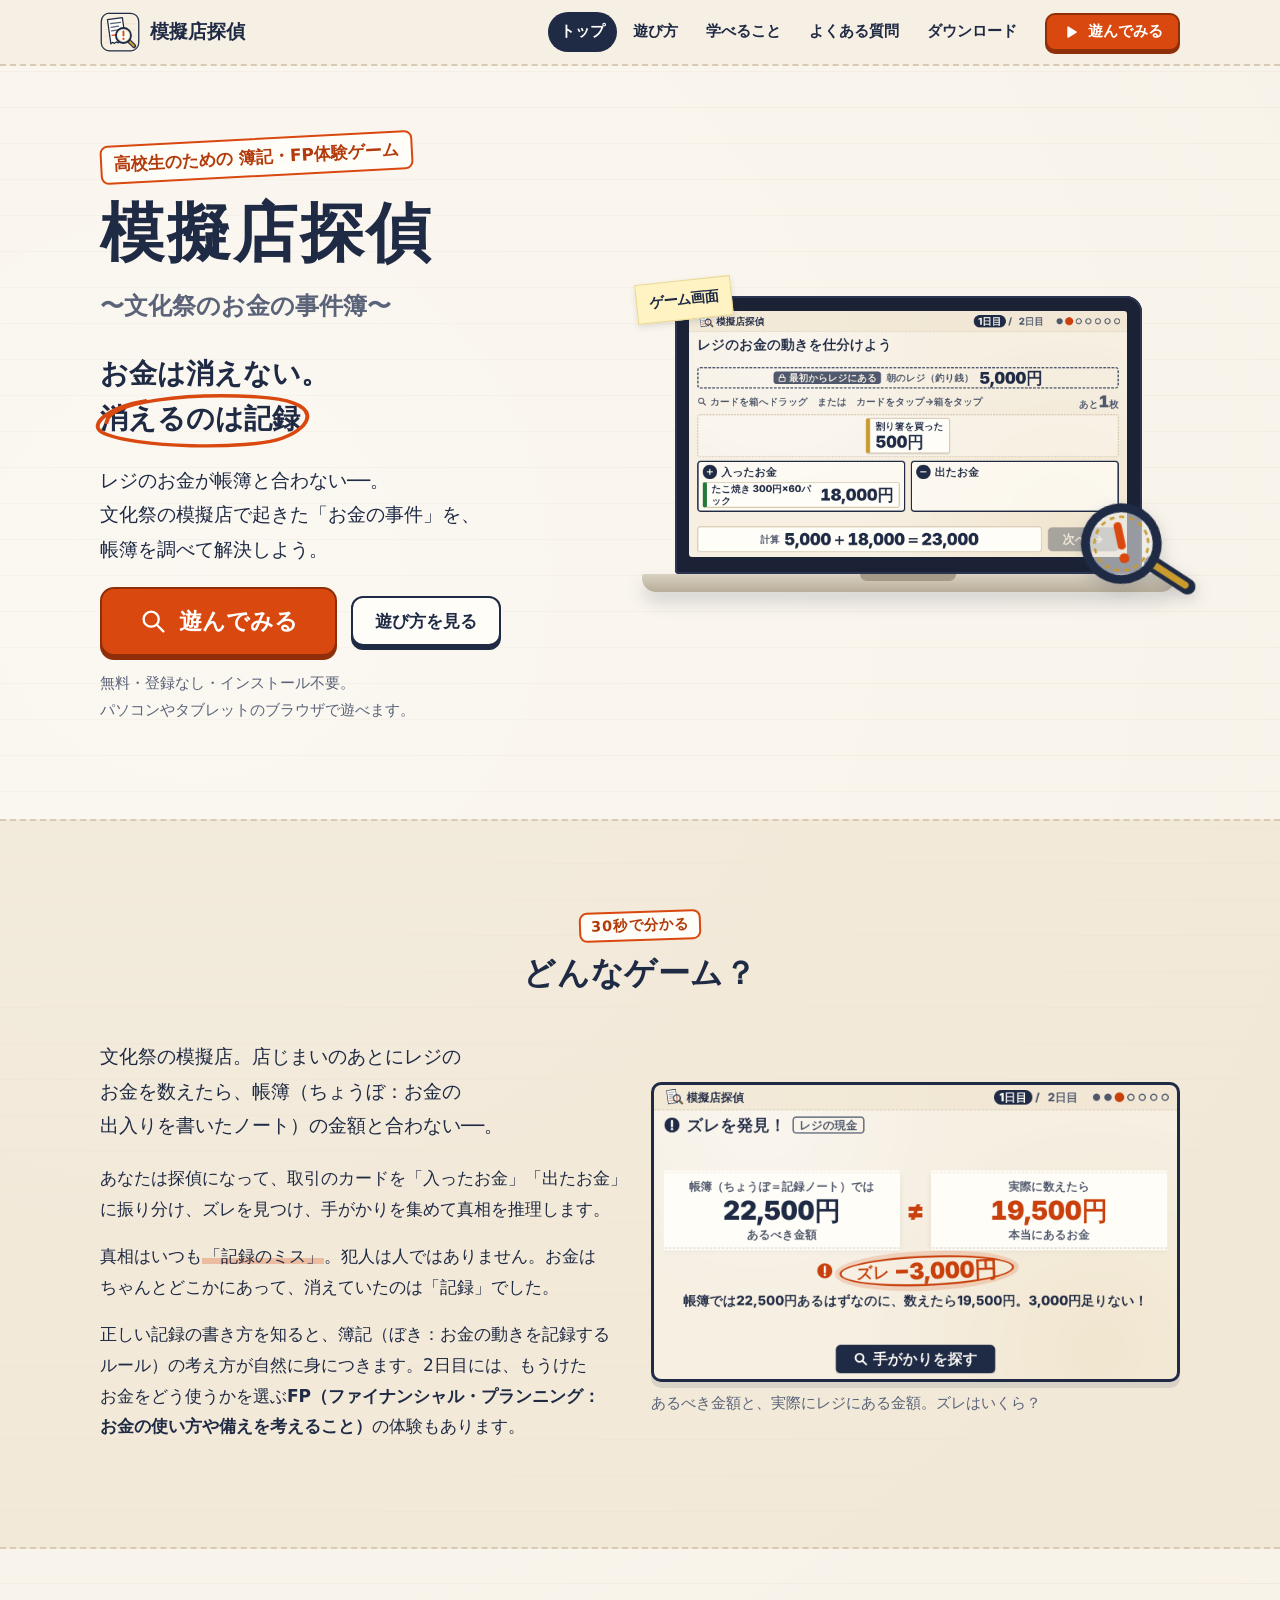
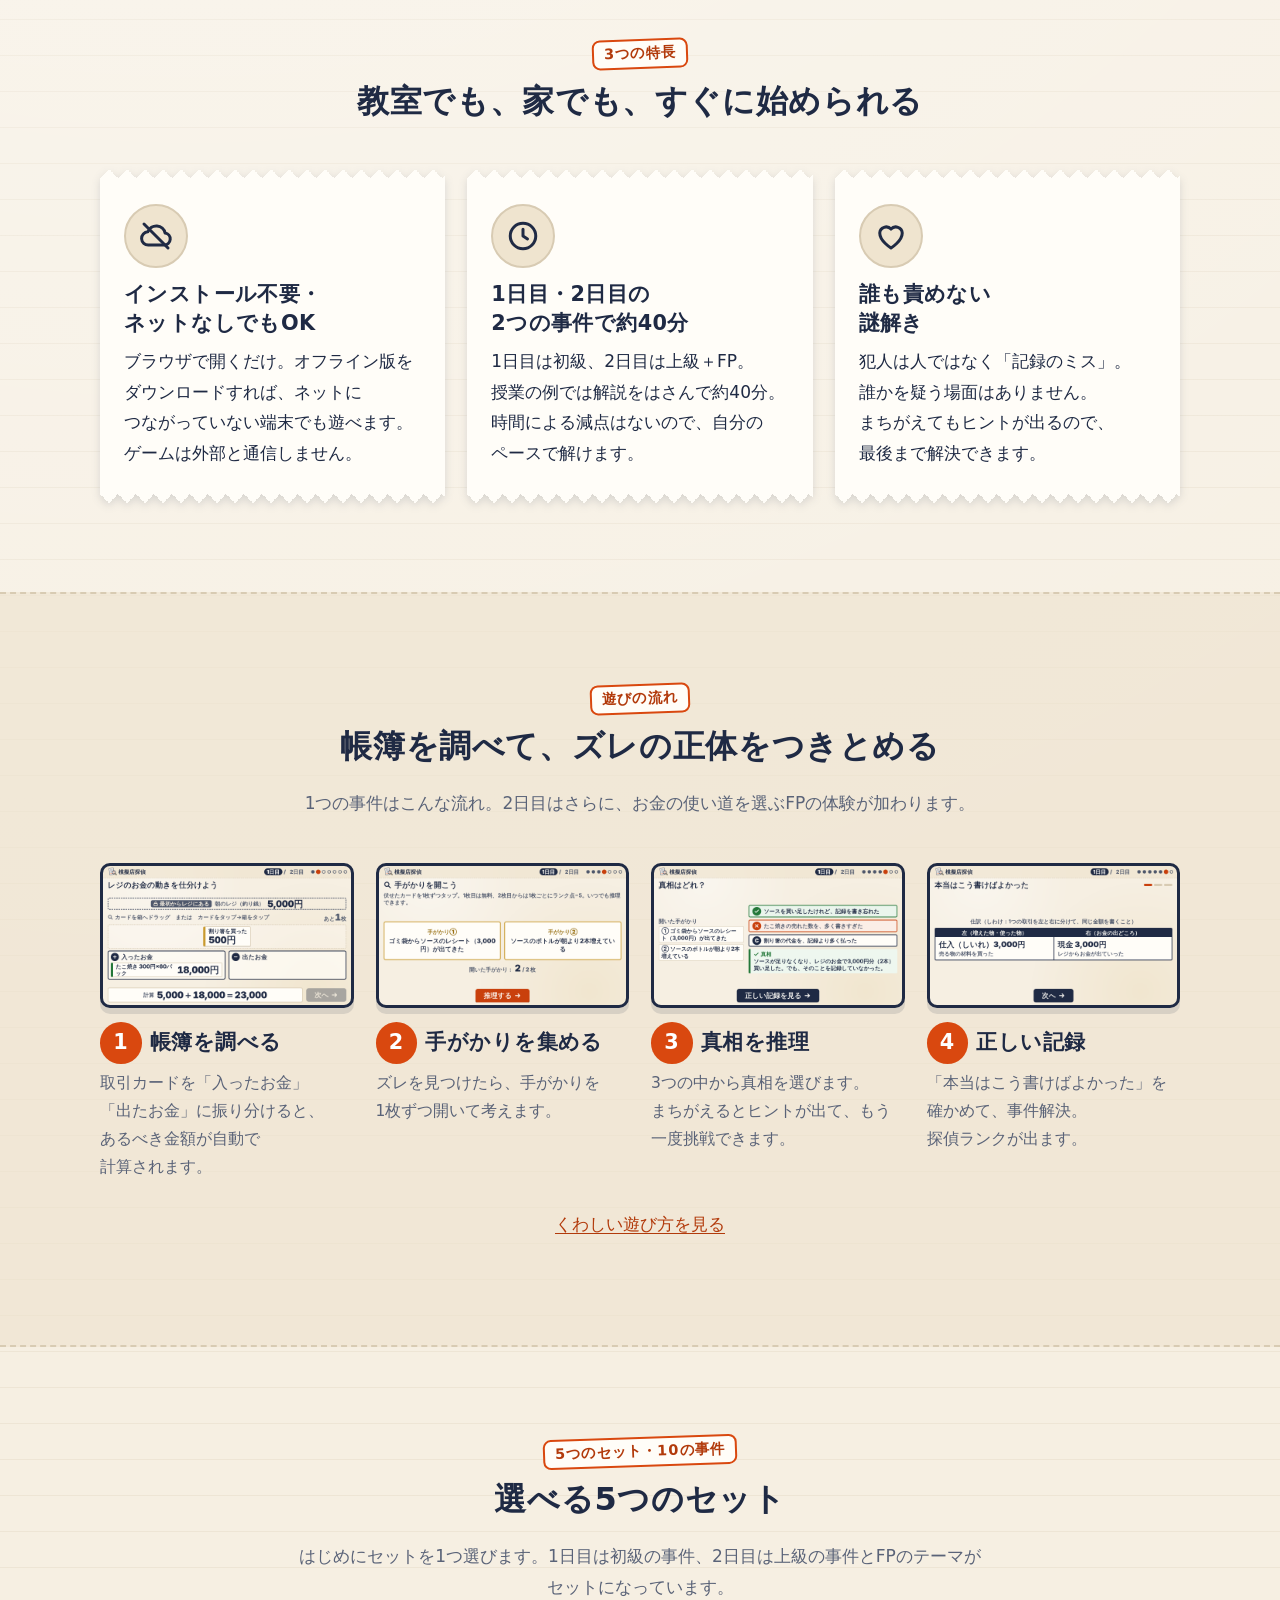
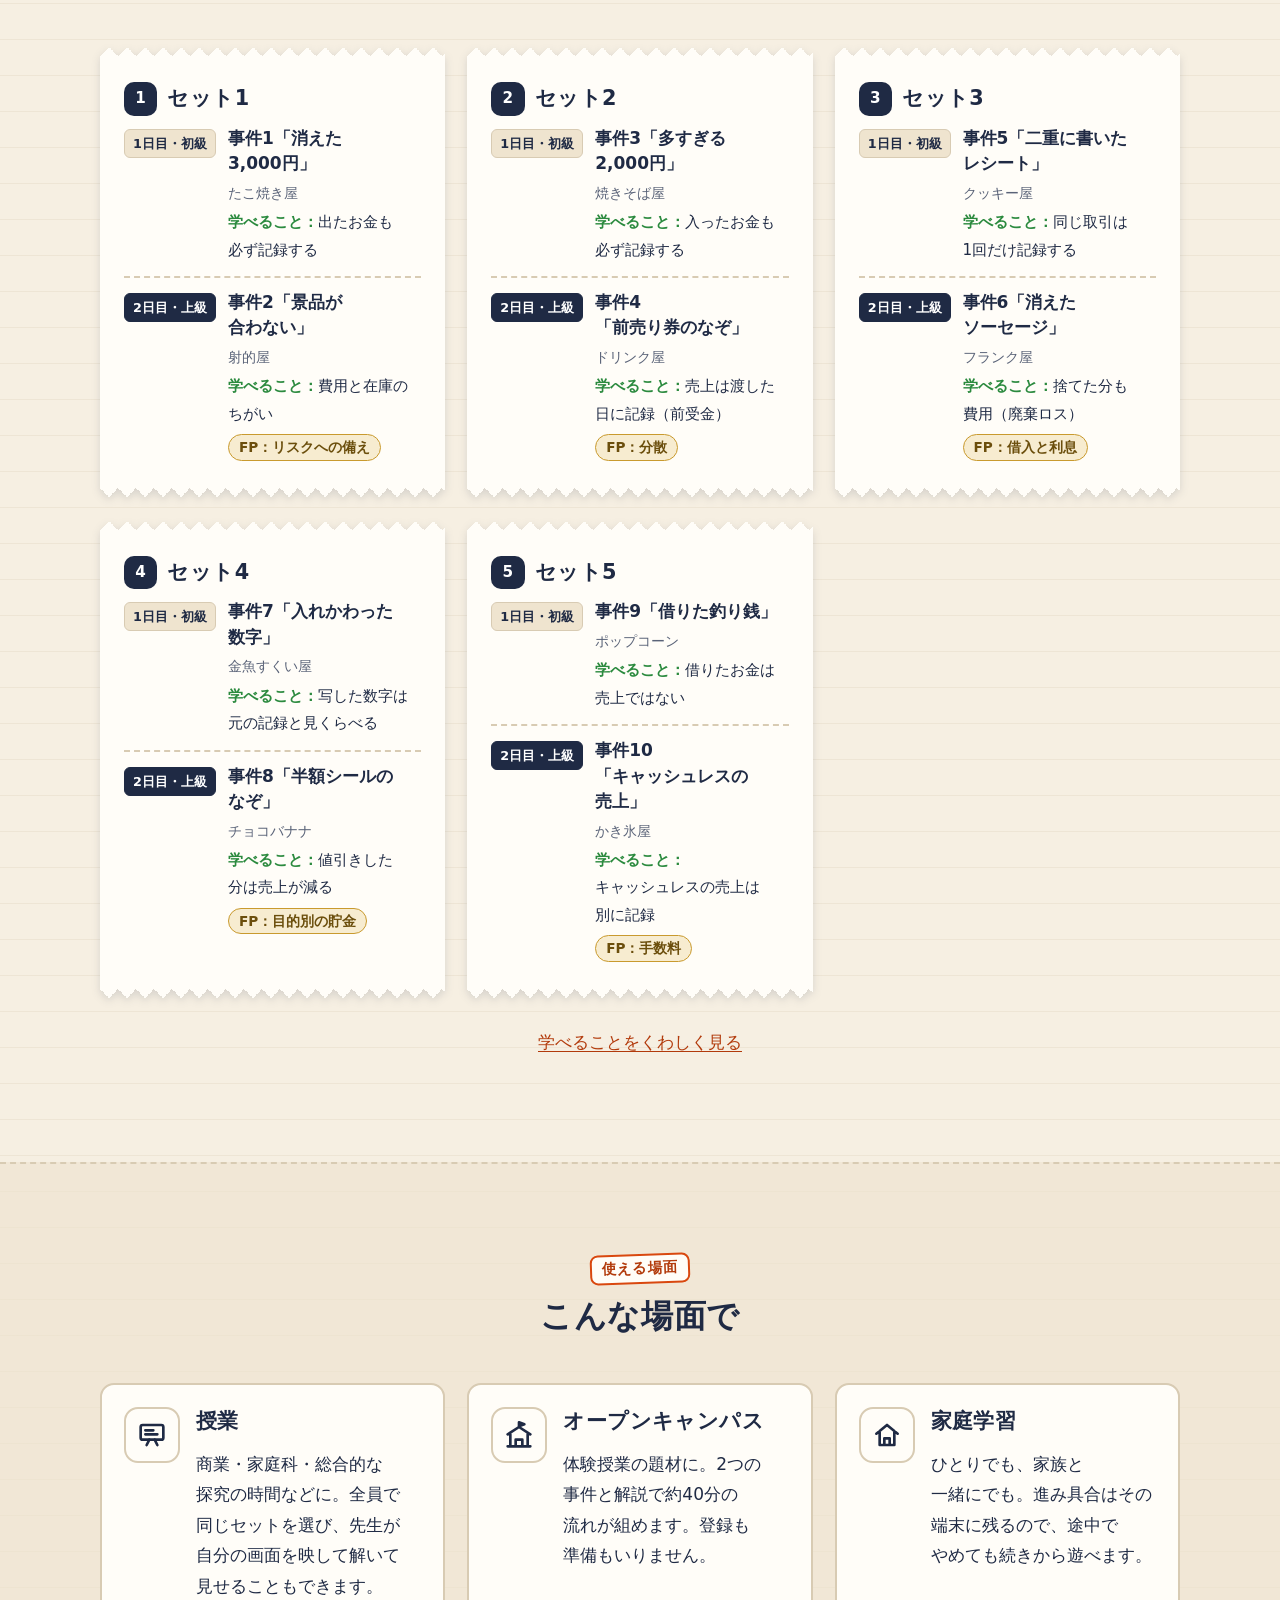
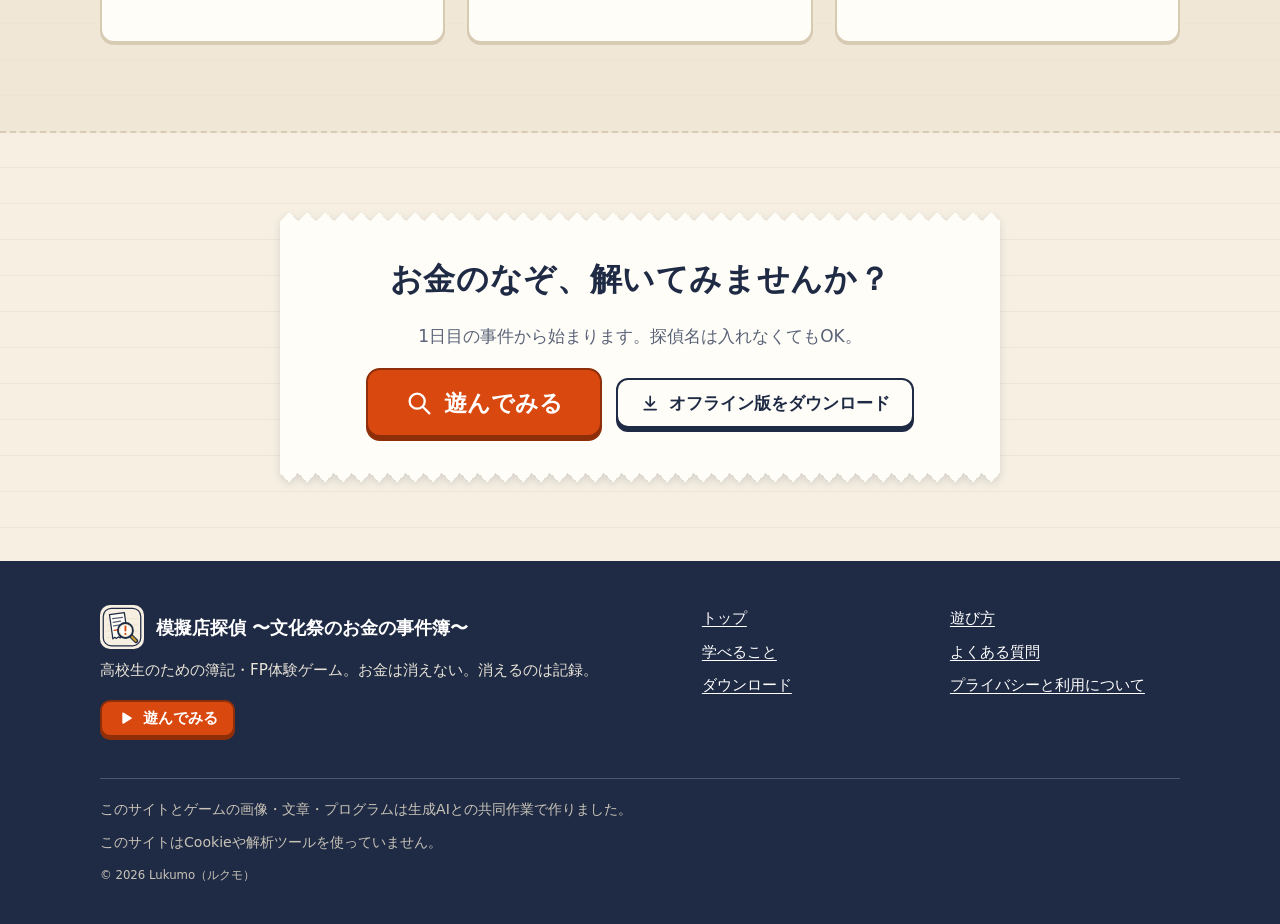
==== commit 27b08622: "作成者名を入れ、日本語の改行を読みやすくする - 作成者名を Lukumo（ルクモ）に（フッター・プライバシーページ） - よくある質問「事件は増えますか？」を、今後も随時追加する旨に変更 - 利用条" ====
--- a/index.html
+++ b/index.html
@@ -13,17 +13,16 @@
 <meta property="og:site_name" content="模擬店探偵 〜文化祭のお金の事件簿〜">
 <meta property="og:title" content="模擬店探偵 〜文化祭のお金の事件簿〜｜高校生のための簿記・FP体験ゲーム">
 <meta property="og:description" content="高校生のための簿記・FP体験ゲーム。文化祭の模擬店で起きたお金の「事件」を、帳簿を調べて解決します。お金は消えない。消えるのは記録。ブラウザで無料・インストール不要。">
-<meta property="og:image" content="https://yaoshishensota11-byte.github.io/mogiten-tantei/assets/shots/title.png">
-<meta property="og:url" content="https://yaoshishensota11-byte.github.io/mogiten-tantei/">
-<meta name="twitter:card" content="summary_large_image">
-<link rel="canonical" href="https://yaoshishensota11-byte.github.io/mogiten-tantei/">
+<meta property="og:image" content="https://mogiten-tantei.github.io/assets/shots/title.png">
+<meta property="og:url" content="https://mogiten-tantei.github.io/">
+<link rel="canonical" href="https://mogiten-tantei.github.io/">
 <meta property="og:locale" content="ja_JP">
 <meta name="twitter:card" content="summary_large_image">
 <link rel="stylesheet" href="assets/style.css">
 <script src="assets/site.js" defer></script>
 </head>
 <body>
-<a class="skip" href="#main">本文へ移動</a>
+<a class="skip" href="#main">本文へ<wbr>移動</a>
 <header class="site-header">
   <div class="wrap header-inner">
     <a class="brand" href="index.html"><img src="play/icon/icon.svg" width="40" height="40" alt="">模擬店探偵</a>
@@ -31,12 +30,12 @@
       <ul>
         <li><a href="index.html" aria-current="page">トップ</a></li>
         <li><a href="how-to-play.html">遊び方</a></li>
-        <li><a href="learn.html">学べること</a></li>
-        <li><a href="faq.html">よくある質問</a></li>
+        <li><a href="learn.html">学べる<wbr>こと</a></li>
+        <li><a href="faq.html">よく<wbr>ある<wbr>質問</a></li>
         <li><a href="download.html">ダウンロード</a></li>
       </ul>
     </nav>
-    <a class="btn btn-play btn-sm header-play" href="play/index.html"><svg class="icon" viewBox="0 0 24 24" fill="none" stroke="currentColor" stroke-width="2" stroke-linecap="round" stroke-linejoin="round" aria-hidden="true" focusable="false"><path d="M8 5.5v13l10.5-6.5z" fill="currentColor"/></svg>遊んでみる</a>
+    <a class="btn btn-play btn-sm header-play" href="play/index.html"><svg class="icon" viewBox="0 0 24 24" fill="none" stroke="currentColor" stroke-width="2" stroke-linecap="round" stroke-linejoin="round" aria-hidden="true" focusable="false"><path d="M8 5.5v13l10.5-6.5z" fill="currentColor"/></svg>遊んで<wbr>みる</a>
     <button class="menu-btn" type="button" aria-controls="site-nav" aria-expanded="false" aria-label="メニューを開く"><span class="bars" aria-hidden="true"><span></span><span></span><span></span></span><span class="label">メニュー</span></button>
   </div>
 </header>
@@ -45,16 +44,16 @@
 <section class="hero">
   <div class="wrap hero-inner">
     <div class="hero-copy">
-      <span class="hero-tag">高校生のための 簿記・FP体験ゲーム</span>
+      <span class="hero-tag">高校生の<wbr>ための<wbr> 簿記・FP体験ゲーム</span>
       <h1>模擬店探偵</h1>
-      <p class="subtitle">〜文化祭のお金の事件簿〜</p>
-      <p class="catch">お金は消えない。<br><span class="pen-circle">消えるのは記録<svg viewBox="0 0 200 60" preserveAspectRatio="none" aria-hidden="true" focusable="false"><path d="M18 34C20 12 90 4 150 8s50 30 22 42S40 60 14 44C2 36 20 18 52 12" fill="none" stroke="#d9480f" stroke-width="3.5" stroke-linecap="round"/></svg></span></p>
-      <p class="lead">レジのお金が帳簿と合わない──。<br>文化祭の模擬店で起きた「お金の事件」を、帳簿を調べて解決しよう。</p>
+      <p class="subtitle">〜文化祭の<wbr>お金の<wbr>事件簿〜</p>
+      <p class="catch">お金は<wbr>消えない。<br><span class="pen-circle">消えるのは<wbr>記録<svg viewBox="0 0 200 60" preserveAspectRatio="none" aria-hidden="true" focusable="false"><path d="M18 34C20 12 90 4 150 8s50 30 22 42S40 60 14 44C2 36 20 18 52 12" fill="none" stroke="#d9480f" stroke-width="3.5" stroke-linecap="round"/></svg></span></p>
+      <p class="lead">レジの<wbr>お金が<wbr>帳簿と<wbr>合わない<wbr>──。<br>文化祭の<wbr>模擬店で<wbr>起きた<wbr>「お金の<wbr>事件」を、<br>帳簿を<wbr>調べて<wbr>解決しよう。</p>
       <div class="btn-row">
-        <a class="btn btn-play btn-lg" href="play/index.html"><svg class="icon" viewBox="0 0 24 24" fill="none" stroke="currentColor" stroke-width="2" stroke-linecap="round" stroke-linejoin="round" aria-hidden="true" focusable="false"><circle cx="10.5" cy="10.5" r="6.5"/><path d="M15.5 15.5 21 21"/></svg>遊んでみる</a>
-        <a class="btn" href="how-to-play.html">遊び方を見る</a>
-      </div>
-      <p class="note">無料・登録なし・インストール不要。パソコンやタブレットのブラウザで遊べます。</p>
+        <a class="btn btn-play btn-lg" href="play/index.html"><svg class="icon" viewBox="0 0 24 24" fill="none" stroke="currentColor" stroke-width="2" stroke-linecap="round" stroke-linejoin="round" aria-hidden="true" focusable="false"><circle cx="10.5" cy="10.5" r="6.5"/><path d="M15.5 15.5 21 21"/></svg>遊んで<wbr>みる</a>
+        <a class="btn" href="how-to-play.html">遊び方を<wbr>見る</a>
+      </div>
+      <p class="note">無料・登録なし・インストール不要。<br>パソコンや<wbr>タブレットの<wbr>ブラウザで<wbr>遊べます。</p>
     </div>
     <div class="hero-visual">
       <span class="sticky-note">ゲーム画面</span>
@@ -72,19 +71,19 @@
 <section class="section section-alt" id="about">
   <div class="wrap">
     <div class="section-head">
-      <span class="eyebrow">30秒で分かる</span>
-      <h2>どんなゲーム？</h2>
+      <span class="eyebrow">30秒で<wbr>分かる</span>
+      <h2>どんな<wbr>ゲーム？</h2>
     </div>
     <div class="grid grid-2" style="align-items:center">
       <div class="reveal">
-        <p class="lead">文化祭の模擬店。店じまいのあとにレジのお金を数えたら、帳簿（ちょうぼ：お金の出入りを書いたノート）の金額と合わない──。</p>
-        <p>あなたは探偵になって、取引のカードを「入ったお金」「出たお金」に振り分け、ズレを見つけ、手がかりを集めて真相を推理します。</p>
-        <p>真相はいつも<span class="pen">「記録のミス」</span>。犯人は人ではありません。お金はちゃんとどこかにあって、消えていたのは「記録」でした。</p>
-        <p>正しい記録の書き方を知ると、簿記（ぼき：お金の動きを記録するルール）の考え方が自然に身につきます。2日目には、もうけたお金をどう使うかを選ぶ<strong>FP（ファイナンシャル・プランニング：お金の使い方や備えを考えること）</strong>の体験もあります。</p>
+        <p class="lead">文化祭の<wbr>模擬店。<wbr>店じまいの<wbr>あとに<wbr>レジの<wbr>お金を<wbr>数えたら、<wbr>帳簿<wbr>（ちょう<wbr>ぼ：お金の<wbr>出入りを<wbr>書いた<wbr>ノート）の<wbr>金額と<wbr>合わない<wbr>──。</p>
+        <p>あなたは<wbr>探偵に<wbr>なって、<wbr>取引の<wbr>カードを<wbr>「入った<wbr>お金」<wbr>「出た<wbr>お金」に<wbr>振り分け、<wbr>ズレを<wbr>見つけ、<wbr>手が<wbr>かりを<wbr>集めて<wbr>真相を<wbr>推理します。</p>
+        <p>真相は<wbr>いつも<span class="pen">「記録の<wbr>ミス」</span>。<wbr>犯人は<wbr>人ではありません。<wbr>お金は<wbr>ちゃんと<wbr>どこかに<wbr>あって、<wbr>消えていたのは<wbr>「記録」でした。</p>
+        <p>正しい<wbr>記録の<wbr>書き方を<wbr>知ると、<wbr>簿記<wbr>（ぼき：お金の<wbr>動きを<wbr>記録する<wbr>ルール）の<wbr>考え方が<wbr>自然に<wbr>身に<wbr>つきます。<wbr>2日目には、<wbr>もうけた<wbr>お金を<wbr>どう<wbr>使うかを<wbr>選ぶ<strong>FP<wbr>（ファイナンシャル・プランニング：お金の<wbr>使い方や<wbr>備えを<wbr>考える<wbr>こと）</strong>の<wbr>体験も<wbr>あります。</p>
       </div>
       <figure class="reveal">
         <div class="shot"><img src="assets/shots/gap.png" width="1280" height="720" alt="ゲーム画面：あるべきお金と実際のお金を並べ、ズレを朱色で強調している" loading="lazy" decoding="async"></div>
-        <figcaption>あるべき金額と、実際にレジにある金額。ズレはいくら？</figcaption>
+        <figcaption>あるべき<wbr>金額と、<wbr>実際に<wbr>レジに<wbr>ある<wbr>金額。<wbr>ズレは<wbr>いくら？</figcaption>
       </figure>
     </div>
   </div>
@@ -93,24 +92,24 @@
 <section class="section" id="features">
   <div class="wrap">
     <div class="section-head">
-      <span class="eyebrow">3つの特長</span>
-      <h2>教室でも、家でも、すぐに始められる</h2>
+      <span class="eyebrow">3つの<wbr>特長</span>
+      <h2>教室でも、<wbr>家でも、<wbr>すぐに<wbr>始められる</h2>
     </div>
     <div class="grid grid-3">
       <div class="receipt feature reveal">
         <div class="f-icon"><svg class="icon" viewBox="0 0 24 24" fill="none" stroke="currentColor" stroke-width="2" stroke-linecap="round" stroke-linejoin="round" aria-hidden="true" focusable="false"><path d="M7 18h10.5a4 4 0 0 0 .6-7.95A6 6 0 0 0 6.6 9.2 4.4 4.4 0 0 0 7 18z"/><path d="M4 4l16 16"/></svg></div>
-        <h3>インストール不要・<br>ネットなしでもOK</h3>
-        <p>ブラウザで開くだけ。オフライン版をダウンロードすれば、ネットにつながっていない端末でも遊べます。ゲームは外部と通信しません。</p>
+        <h3>インストール不要・<br>ネットなしでも<wbr>OK</h3>
+        <p>ブラウザで<wbr>開くだけ。<wbr>オフライン版を<wbr>ダウンロードすれば、<wbr>ネットに<wbr>つながっていない<wbr>端末でも<wbr>遊べます。<wbr>ゲームは<wbr>外部と<wbr>通信しません。</p>
       </div>
       <div class="receipt feature reveal">
         <div class="f-icon"><svg class="icon" viewBox="0 0 24 24" fill="none" stroke="currentColor" stroke-width="2" stroke-linecap="round" stroke-linejoin="round" aria-hidden="true" focusable="false"><circle cx="12" cy="12" r="8.5"/><path d="M12 7.5V12l3 2"/></svg></div>
-        <h3>1日目・2日目の<br>2つの事件で約40分</h3>
-        <p>1日目は初級、2日目は上級＋FP。授業の例では解説をはさんで約40分。時間による減点はないので、自分のペースで解けます。</p>
+        <h3>1日目・2日目の<br>2つの<wbr>事件で<wbr>約40分</h3>
+        <p>1日目は<wbr>初級、<wbr>2日目は<wbr>上級＋FP。<wbr>授業の<wbr>例では<wbr>解説を<wbr>はさんで<wbr>約40分。<wbr>時間に<wbr>よる<wbr>減点は<wbr>ないので、<wbr>自分の<wbr>ペースで<wbr>解けます。</p>
       </div>
       <div class="receipt feature reveal">
         <div class="f-icon"><svg class="icon" viewBox="0 0 24 24" fill="none" stroke="currentColor" stroke-width="2" stroke-linecap="round" stroke-linejoin="round" aria-hidden="true" focusable="false"><path d="M12 20s-7.5-4.6-7.5-10A4.3 4.3 0 0 1 12 7.4 4.3 4.3 0 0 1 19.5 10c0 5.4-7.5 10-7.5 10z"/></svg></div>
-        <h3>誰も責めない<br>謎解き</h3>
-        <p>犯人は人ではなく「記録のミス」。誰かを疑う場面はありません。まちがえてもヒントが出るので、最後まで解決できます。</p>
+        <h3>誰も<wbr>責めない<br>謎<wbr>解き</h3>
+        <p>犯人は<wbr>人ではなく<wbr>「記録の<wbr>ミス」。<wbr>誰かを<wbr>疑う<wbr>場面は<wbr>ありません。<wbr>まちがえても<wbr>ヒントが<wbr>出るので、<wbr>最後まで<wbr>解決できます。</p>
       </div>
     </div>
   </div>
@@ -119,26 +118,26 @@
 <section class="section section-alt" id="flow">
   <div class="wrap">
     <div class="section-head">
-      <span class="eyebrow">遊びの流れ</span>
-      <h2>帳簿を調べて、ズレの正体をつきとめる</h2>
-      <p>1つの事件はこんな流れ。2日目はさらに、お金の使い道を選ぶFPの体験が加わります。</p>
+      <span class="eyebrow">遊びの<wbr>流れ</span>
+      <h2>帳簿を<wbr>調べて、<wbr>ズレの<wbr>正体を<wbr>つきとめる</h2>
+      <p>1つの<wbr>事件は<wbr>こんな<wbr>流れ。<wbr>2日目は<wbr>さらに、<wbr>お金の<wbr>使い道を<wbr>選ぶ<wbr>FPの<wbr>体験が<wbr>加わります。</p>
     </div>
     <ol class="grid grid-4 digest">
-      <li class="reveal"><div class="shot"><img src="assets/shots/sort.png" width="1280" height="720" alt="仕分けの画面：取引カードを入ったお金・出たお金の箱へ動かす" loading="lazy" decoding="async"></div><h3><span class="num">1</span>帳簿を調べる</h3><p>取引カードを「入ったお金」「出たお金」に振り分けると、あるべき金額が自動で計算されます。</p></li>
-      <li class="reveal"><div class="shot"><img src="assets/shots/clues.png" width="1280" height="720" alt="手がかりの画面：手がかりのカードを1枚ずつ開く" loading="lazy" decoding="async"></div><h3><span class="num">2</span>手がかりを集める</h3><p>ズレを見つけたら、手がかりを1枚ずつ開いて考えます。</p></li>
-      <li class="reveal"><div class="shot"><img src="assets/shots/truth.png" width="1280" height="720" alt="推理の画面：真相を3つの選択肢から選ぶ" loading="lazy" decoding="async"></div><h3><span class="num">3</span>真相を推理</h3><p>3つの中から真相を選びます。まちがえるとヒントが出て、もう一度挑戦できます。</p></li>
-      <li class="reveal"><div class="shot"><img src="assets/shots/record.png" width="1280" height="720" alt="正しい記録の画面：仕訳を左右に分けて、やさしい言い換えつきで表示" loading="lazy" decoding="async"></div><h3><span class="num">4</span>正しい記録</h3><p>「本当はこう書けばよかった」を確かめて、事件解決。探偵ランクが出ます。</p></li>
+      <li class="reveal"><div class="shot"><img src="assets/shots/sort.png" width="1280" height="720" alt="仕分けの画面：取引カードを入ったお金・出たお金の箱へ動かす" loading="lazy" decoding="async"></div><h3><span class="num">1</span>帳簿を<wbr>調べる</h3><p>取引カードを<wbr>「入った<wbr>お金」<wbr>「出た<wbr>お金」に<wbr>振り分けると、<wbr>あるべき<wbr>金額が<wbr>自動で<wbr>計算されます。</p></li>
+      <li class="reveal"><div class="shot"><img src="assets/shots/clues.png" width="1280" height="720" alt="手がかりの画面：手がかりのカードを1枚ずつ開く" loading="lazy" decoding="async"></div><h3><span class="num">2</span>手が<wbr>かりを<wbr>集める</h3><p>ズレを<wbr>見つけたら、<wbr>手が<wbr>かりを<wbr>1枚ずつ<wbr>開いて<wbr>考えます。</p></li>
+      <li class="reveal"><div class="shot"><img src="assets/shots/truth.png" width="1280" height="720" alt="推理の画面：真相を3つの選択肢から選ぶ" loading="lazy" decoding="async"></div><h3><span class="num">3</span>真相を<wbr>推理</h3><p>3つの<wbr>中から<wbr>真相を<wbr>選びます。<wbr>まちがえると<wbr>ヒントが<wbr>出て、<wbr>もう<wbr>一度<wbr>挑戦できます。</p></li>
+      <li class="reveal"><div class="shot"><img src="assets/shots/record.png" width="1280" height="720" alt="正しい記録の画面：仕訳を左右に分けて、やさしい言い換えつきで表示" loading="lazy" decoding="async"></div><h3><span class="num">4</span>正しい<wbr>記録</h3><p>「本当は<wbr>こう<wbr>書けば<wbr>よかった」を<wbr>確かめて、<wbr>事件解決。<wbr>探偵ランクが<wbr>出ます。</p></li>
     </ol>
-    <p class="center" style="margin-top:28px"><a href="how-to-play.html">くわしい遊び方を見る</a></p>
+    <p class="center" style="margin-top:28px"><a href="how-to-play.html">くわしい<wbr>遊び方を<wbr>見る</a></p>
   </div>
 </section>
 
 <section class="section" id="sets">
   <div class="wrap">
     <div class="section-head">
-      <span class="eyebrow">5つのセット・10の事件</span>
-      <h2>選べる5つのセット</h2>
-      <p>はじめにセットを1つ選びます。1日目は初級の事件、2日目は上級の事件とFPのテーマがセットになっています。</p>
+      <span class="eyebrow">5つの<wbr>セット・10の<wbr>事件</span>
+      <h2>選べる<wbr>5つの<wbr>セット</h2>
+      <p>はじめに<wbr>セットを<wbr>1つ<wbr>選びます。<wbr>1日目は<wbr>初級の<wbr>事件、<wbr>2日目は<wbr>上級の<wbr>事件と<wbr>FPの<wbr>テーマが<wbr>セットに<wbr>なっています。</p>
     </div>
     <div class="sets">
     <article class="receipt set-card reveal">
@@ -146,21 +145,21 @@
       <div class="day day-1">
         <span class="day-label">1日目・初級</span>
         <div>
-          <span class="case-title">事件1「消えた3,000円」</span>
-          <span class="case-shop">たこ焼き屋</span>
-          <span class="case-learn">出たお金も必ず記録する</span>
-          
-          
-        </div>
-      </div>
-      <div class="day day-2">
-        <span class="day-label">2日目・上級</span>
-        <div>
-          <span class="case-title">事件2「景品が合わない」</span>
+          <span class="case-title">事件1<wbr>「消えた<wbr>3,000円」</span>
+          <span class="case-shop">た<wbr>こ焼き屋</span>
+          <span class="case-learn">出た<wbr>お金も<wbr>必ず<wbr>記録する</span>
+          
+          
+        </div>
+      </div>
+      <div class="day day-2">
+        <span class="day-label">2日目・上級</span>
+        <div>
+          <span class="case-title">事件2<wbr>「景品が<wbr>合わない」</span>
           <span class="case-shop">射的屋</span>
-          <span class="case-learn">費用と在庫のちがい</span>
-          
-          <span class="fp-chip">FP：リスクへの備え</span>
+          <span class="case-learn">費用と<wbr>在庫の<wbr>ちがい</span>
+          
+          <span class="fp-chip">FP：リスクへの<wbr>備え</span>
         </div>
       </div>
     </article>
@@ -169,19 +168,19 @@
       <div class="day day-1">
         <span class="day-label">1日目・初級</span>
         <div>
-          <span class="case-title">事件3「多すぎる2,000円」</span>
+          <span class="case-title">事件3<wbr>「多すぎる<wbr>2,000円」</span>
           <span class="case-shop">焼きそば屋</span>
-          <span class="case-learn">入ったお金も必ず記録する</span>
-          
-          
-        </div>
-      </div>
-      <div class="day day-2">
-        <span class="day-label">2日目・上級</span>
-        <div>
-          <span class="case-title">事件4「前売り券のなぞ」</span>
+          <span class="case-learn">入った<wbr>お金も<wbr>必ず<wbr>記録する</span>
+          
+          
+        </div>
+      </div>
+      <div class="day day-2">
+        <span class="day-label">2日目・上級</span>
+        <div>
+          <span class="case-title">事件4<wbr>「前売り券のなぞ」</span>
           <span class="case-shop">ドリンク屋</span>
-          <span class="case-learn">売上は渡した日に記録（前受金）</span>
+          <span class="case-learn">売上は<wbr>渡した<wbr>日に<wbr>記録<wbr>（前受金）</span>
           
           <span class="fp-chip">FP：分散</span>
         </div>
@@ -192,21 +191,21 @@
       <div class="day day-1">
         <span class="day-label">1日目・初級</span>
         <div>
-          <span class="case-title">事件5「二重に書いたレシート」</span>
+          <span class="case-title">事件5<wbr>「二重に<wbr>書いた<wbr>レシート」</span>
           <span class="case-shop">クッキー屋</span>
-          <span class="case-learn">同じ取引は1回だけ記録する</span>
-          
-          
-        </div>
-      </div>
-      <div class="day day-2">
-        <span class="day-label">2日目・上級</span>
-        <div>
-          <span class="case-title">事件6「消えたソーセージ」</span>
+          <span class="case-learn">同じ<wbr>取引は<wbr>1回だけ<wbr>記録する</span>
+          
+          
+        </div>
+      </div>
+      <div class="day day-2">
+        <span class="day-label">2日目・上級</span>
+        <div>
+          <span class="case-title">事件6<wbr>「消えた<wbr>ソーセージ」</span>
           <span class="case-shop">フランク屋</span>
-          <span class="case-learn">捨てた分も費用（廃棄ロス）</span>
-          
-          <span class="fp-chip">FP：借入と利息</span>
+          <span class="case-learn">捨てた<wbr>分も<wbr>費用<wbr>（廃棄ロス）</span>
+          
+          <span class="fp-chip">FP：借入と<wbr>利息</span>
         </div>
       </div>
     </article>
@@ -215,21 +214,21 @@
       <div class="day day-1">
         <span class="day-label">1日目・初級</span>
         <div>
-          <span class="case-title">事件7「入れかわった数字」</span>
+          <span class="case-title">事件7<wbr>「入れか<wbr>わった<wbr>数字」</span>
           <span class="case-shop">金魚すくい屋</span>
-          <span class="case-learn">写した数字は元の記録と見くらべる</span>
-          
-          
-        </div>
-      </div>
-      <div class="day day-2">
-        <span class="day-label">2日目・上級</span>
-        <div>
-          <span class="case-title">事件8「半額シールのなぞ」</span>
+          <span class="case-learn">写した<wbr>数字は<wbr>元の<wbr>記録と<wbr>見くらべる</span>
+          
+          
+        </div>
+      </div>
+      <div class="day day-2">
+        <span class="day-label">2日目・上級</span>
+        <div>
+          <span class="case-title">事件8<wbr>「半額シールの<wbr>なぞ」</span>
           <span class="case-shop">チョコバナナ</span>
-          <span class="case-learn">値引きした分は売上が減る</span>
-          
-          <span class="fp-chip">FP：目的別の貯金</span>
+          <span class="case-learn">値<wbr>引きした<wbr>分は<wbr>売上が<wbr>減る</span>
+          
+          <span class="fp-chip">FP：目的別の<wbr>貯金</span>
         </div>
       </div>
     </article>
@@ -238,39 +237,39 @@
       <div class="day day-1">
         <span class="day-label">1日目・初級</span>
         <div>
-          <span class="case-title">事件9「借りた釣り銭」</span>
+          <span class="case-title">事件9<wbr>「借りた<wbr>釣り銭」</span>
           <span class="case-shop">ポップコーン</span>
-          <span class="case-learn">借りたお金は売上ではない</span>
-          
-          
-        </div>
-      </div>
-      <div class="day day-2">
-        <span class="day-label">2日目・上級</span>
-        <div>
-          <span class="case-title">事件10「キャッシュレスの売上」</span>
+          <span class="case-learn">借りた<wbr>お金は<wbr>売上ではない</span>
+          
+          
+        </div>
+      </div>
+      <div class="day day-2">
+        <span class="day-label">2日目・上級</span>
+        <div>
+          <span class="case-title">事件10<wbr>「キャッシュレスの<wbr>売上」</span>
           <span class="case-shop">かき氷屋</span>
-          <span class="case-learn">キャッシュレスの売上は別に記録</span>
+          <span class="case-learn">キャッシュレスの<wbr>売上は<wbr>別に<wbr>記録</span>
           
           <span class="fp-chip">FP：手数料</span>
         </div>
       </div>
     </article>
     </div>
-    <p class="center" style="margin-top:28px"><a href="learn.html">学べることをくわしく見る</a></p>
+    <p class="center" style="margin-top:28px"><a href="learn.html">学べる<wbr>ことを<wbr>くわしく<wbr>見る</a></p>
   </div>
 </section>
 
 <section class="section section-alt" id="scenes">
   <div class="wrap">
     <div class="section-head">
-      <span class="eyebrow">使える場面</span>
-      <h2>こんな場面で</h2>
+      <span class="eyebrow">使える<wbr>場面</span>
+      <h2>こんな<wbr>場面で</h2>
     </div>
     <div class="grid grid-3">
-      <div class="card scene reveal"><div class="s-icon"><svg class="icon" viewBox="0 0 24 24" fill="none" stroke="currentColor" stroke-width="2" stroke-linecap="round" stroke-linejoin="round" aria-hidden="true" focusable="false"><rect x="3.5" y="4.5" width="17" height="11" rx="1.5"/><path d="M8 19.5l2-4M16 19.5l-2-4M7 8.5h6M7 11.5h9"/></svg></div><div><h3>授業</h3><p>商業・家庭科・総合的な探究の時間などに。全員で同じセットを選び、先生が自分の画面を映して解いて見せることもできます。</p></div></div>
-      <div class="card scene reveal"><div class="s-icon"><svg class="icon" viewBox="0 0 24 24" fill="none" stroke="currentColor" stroke-width="2" stroke-linecap="round" stroke-linejoin="round" aria-hidden="true" focusable="false"><path d="M3.5 20.5h17M5.5 20.5v-9M18.5 20.5v-9M9.5 20.5v-5h5v5M3.5 11.5 12 6l8.5 5.5M12 6V2.5l4 1.5-4 1.5"/></svg></div><div><h3>オープンキャンパス</h3><p>体験授業の題材に。2つの事件と解説で約40分の流れが組めます。登録も準備もいりません。</p></div></div>
-      <div class="card scene reveal"><div class="s-icon"><svg class="icon" viewBox="0 0 24 24" fill="none" stroke="currentColor" stroke-width="2" stroke-linecap="round" stroke-linejoin="round" aria-hidden="true" focusable="false"><path d="M4 11 12 4.5 20 11M6.5 9v10.5h11V9M10 19.5v-5h4v5"/></svg></div><div><h3>家庭学習</h3><p>ひとりでも、家族と一緒にでも。進み具合はその端末に残るので、途中でやめても続きから遊べます。</p></div></div>
+      <div class="card scene reveal"><div class="s-icon"><svg class="icon" viewBox="0 0 24 24" fill="none" stroke="currentColor" stroke-width="2" stroke-linecap="round" stroke-linejoin="round" aria-hidden="true" focusable="false"><rect x="3.5" y="4.5" width="17" height="11" rx="1.5"/><path d="M8 19.5l2-4M16 19.5l-2-4M7 8.5h6M7 11.5h9"/></svg></div><div><h3>授業</h3><p>商業・家庭科・総合的な<wbr>探究の<wbr>時間などに。<wbr>全員で<wbr>同じ<wbr>セットを<wbr>選び、<wbr>先生が<wbr>自分の<wbr>画面を<wbr>映して<wbr>解いて<wbr>見せる<wbr>こともできます。</p></div></div>
+      <div class="card scene reveal"><div class="s-icon"><svg class="icon" viewBox="0 0 24 24" fill="none" stroke="currentColor" stroke-width="2" stroke-linecap="round" stroke-linejoin="round" aria-hidden="true" focusable="false"><path d="M3.5 20.5h17M5.5 20.5v-9M18.5 20.5v-9M9.5 20.5v-5h5v5M3.5 11.5 12 6l8.5 5.5M12 6V2.5l4 1.5-4 1.5"/></svg></div><div><h3>オープンキャンパス</h3><p>体<wbr>験授業の<wbr>題材に。<wbr>2つの<wbr>事件と<wbr>解説で<wbr>約40分の<wbr>流れが<wbr>組めます。<wbr>登録も<wbr>準備も<wbr>いりません。</p></div></div>
+      <div class="card scene reveal"><div class="s-icon"><svg class="icon" viewBox="0 0 24 24" fill="none" stroke="currentColor" stroke-width="2" stroke-linecap="round" stroke-linejoin="round" aria-hidden="true" focusable="false"><path d="M4 11 12 4.5 20 11M6.5 9v10.5h11V9M10 19.5v-5h4v5"/></svg></div><div><h3>家庭学習</h3><p>ひとりでも、<wbr>家族と<wbr>一緒にでも。<wbr>進み具合は<wbr>その<wbr>端末に<wbr>残るので、<wbr>途中で<wbr>やめても<wbr>続きから<wbr>遊べます。</p></div></div>
     </div>
   </div>
 </section>
@@ -278,11 +277,11 @@
 <section class="section cta">
   <div class="wrap">
     <div class="receipt reveal">
-      <h2>お金のなぞ、解いてみませんか？</h2>
-      <p class="muted">1日目の事件から始まります。探偵名は入れなくてもOK。</p>
+      <h2>お金の<wbr>なぞ、<wbr>解いてみませんか？</h2>
+      <p class="muted">1日目の<wbr>事件から<wbr>始まります。<wbr>探偵名は<wbr>入れなくても<wbr>OK。</p>
       <div class="btn-row">
-        <a class="btn btn-play btn-lg" href="play/index.html"><svg class="icon" viewBox="0 0 24 24" fill="none" stroke="currentColor" stroke-width="2" stroke-linecap="round" stroke-linejoin="round" aria-hidden="true" focusable="false"><circle cx="10.5" cy="10.5" r="6.5"/><path d="M15.5 15.5 21 21"/></svg>遊んでみる</a>
-        <a class="btn" href="download.html"><svg class="icon" viewBox="0 0 24 24" fill="none" stroke="currentColor" stroke-width="2" stroke-linecap="round" stroke-linejoin="round" aria-hidden="true" focusable="false"><path d="M12 4v11M7 10.5l5 5 5-5M5 19.5h14"/></svg>オフライン版をダウンロード</a>
+        <a class="btn btn-play btn-lg" href="play/index.html"><svg class="icon" viewBox="0 0 24 24" fill="none" stroke="currentColor" stroke-width="2" stroke-linecap="round" stroke-linejoin="round" aria-hidden="true" focusable="false"><circle cx="10.5" cy="10.5" r="6.5"/><path d="M15.5 15.5 21 21"/></svg>遊んで<wbr>みる</a>
+        <a class="btn" href="download.html"><svg class="icon" viewBox="0 0 24 24" fill="none" stroke="currentColor" stroke-width="2" stroke-linecap="round" stroke-linejoin="round" aria-hidden="true" focusable="false"><path d="M12 4v11M7 10.5l5 5 5-5M5 19.5h14"/></svg>オフライン版を<wbr>ダウンロード</a>
       </div>
     </div>
   </div>
@@ -292,26 +291,25 @@
   <div class="wrap">
     <div class="footer-grid">
       <div>
-        <div class="footer-brand"><img src="play/icon/icon.svg" width="44" height="44" alt="">模擬店探偵 〜文化祭のお金の事件簿〜</div>
-        <p>高校生のための簿記・FP体験ゲーム。お金は消えない。消えるのは記録。</p>
-        <p><a class="btn btn-play btn-sm" href="play/index.html"><svg class="icon" viewBox="0 0 24 24" fill="none" stroke="currentColor" stroke-width="2" stroke-linecap="round" stroke-linejoin="round" aria-hidden="true" focusable="false"><path d="M8 5.5v13l10.5-6.5z" fill="currentColor"/></svg>遊んでみる</a></p>
+        <div class="footer-brand"><img src="play/icon/icon.svg" width="44" height="44" alt="">模擬店探偵 〜文化祭の<wbr>お金の<wbr>事件簿〜</div>
+        <p>高校生の<wbr>ための<wbr>簿記・FP体験ゲーム。<wbr>お金は<wbr>消えない。<wbr>消えるのは<wbr>記録。</p>
+        <p><a class="btn btn-play btn-sm" href="play/index.html"><svg class="icon" viewBox="0 0 24 24" fill="none" stroke="currentColor" stroke-width="2" stroke-linecap="round" stroke-linejoin="round" aria-hidden="true" focusable="false"><path d="M8 5.5v13l10.5-6.5z" fill="currentColor"/></svg>遊んで<wbr>みる</a></p>
       </div>
       <nav class="footer-nav" aria-label="フッターメニュー">
         <ul>
           <li><a href="index.html">トップ</a></li>
           <li><a href="how-to-play.html">遊び方</a></li>
-          <li><a href="learn.html">学べること</a></li>
-          <li><a href="faq.html">よくある質問</a></li>
+          <li><a href="learn.html">学べる<wbr>こと</a></li>
+          <li><a href="faq.html">よく<wbr>ある<wbr>質問</a></li>
           <li><a href="download.html">ダウンロード</a></li>
-          <li><a href="privacy.html">プライバシーと利用について</a></li>
+          <li><a href="privacy.html">プライバシーと<wbr>利用に<wbr>ついて</a></li>
         </ul>
       </nav>
     </div>
     <div class="footer-note">
-      <p>このサイトとゲームの画像・文章・プログラムは生成AIとの共同作業で作りました。</p>
-      <p>このサイトはCookieや解析ツールを使っていません。</p>
-      <!-- 要確認：作成者名（コピーライト表記） -->
-      <p><small>&copy; 2026 模擬店探偵 制作チーム（作成者名は準備中）</small></p>
+      <p>この<wbr>サイトと<wbr>ゲームの<wbr>画像・文章・<wbr>プログラムは<wbr>生成AIとの<wbr>共同作業で<wbr>作りました。</p>
+      <p>この<wbr>サイトは<wbr>Cookieや<wbr>解析ツールを<wbr>使っていません。</p>
+      <p><small>© 2026 Lukumo<wbr>（ルクモ）</small></p>
     </div>
   </div>
 </footer>
--- a/assets/style.css
+++ b/assets/style.css
@@ -412,3 +412,10 @@
 @media (max-width: 360px) {
   .header-play .icon { display: none; }
 }
+
+/* ===== 読みやすい改行 =====
+   日本語は文節の切れ目（tools/phrase_wrap.py が入れた <wbr>）だけで改行する。
+   見出しは行の長さをそろえ、本文は最後の行に1〜2文字だけ残らないようにする。 */
+body { word-break: keep-all; overflow-wrap: anywhere; line-break: strict; }
+h1, h2, h3, h4, .lead, summary, figcaption, .btn { text-wrap: balance; }
+p, li, dd, td, th { text-wrap: pretty; }
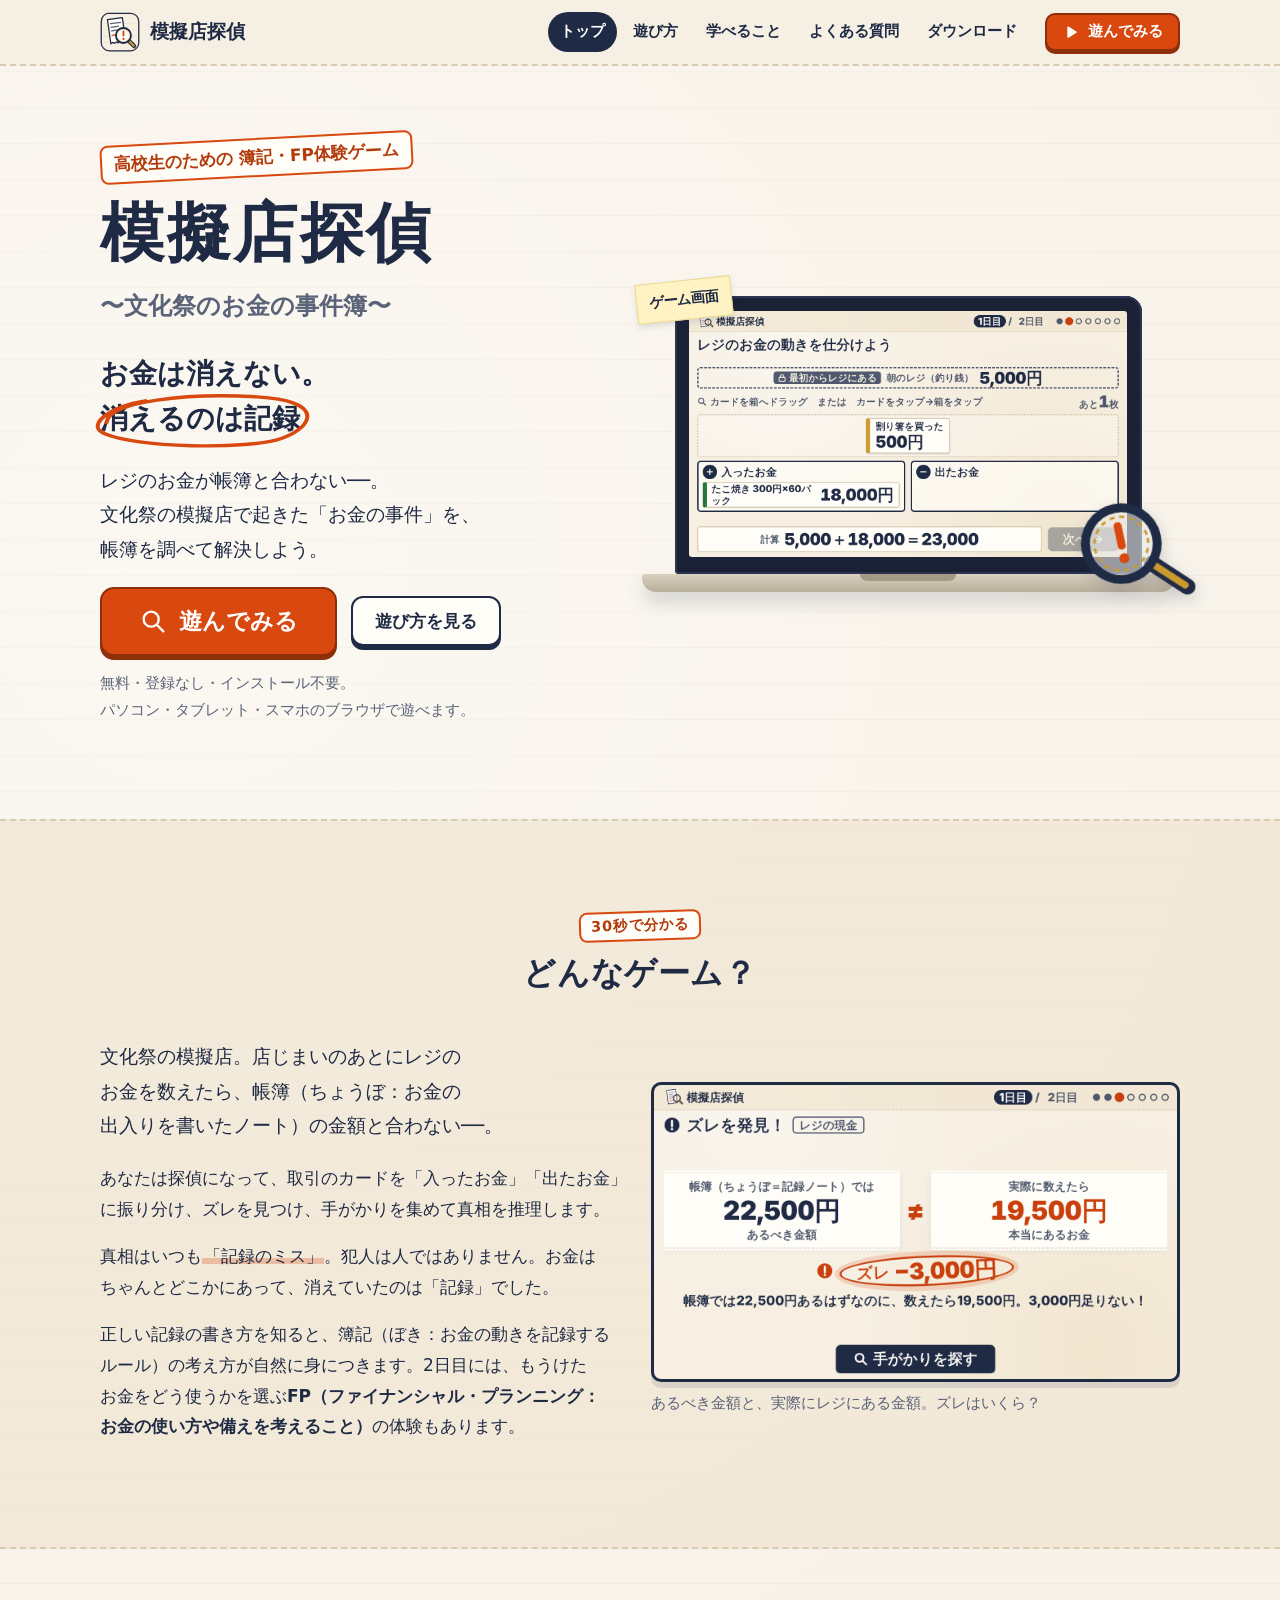
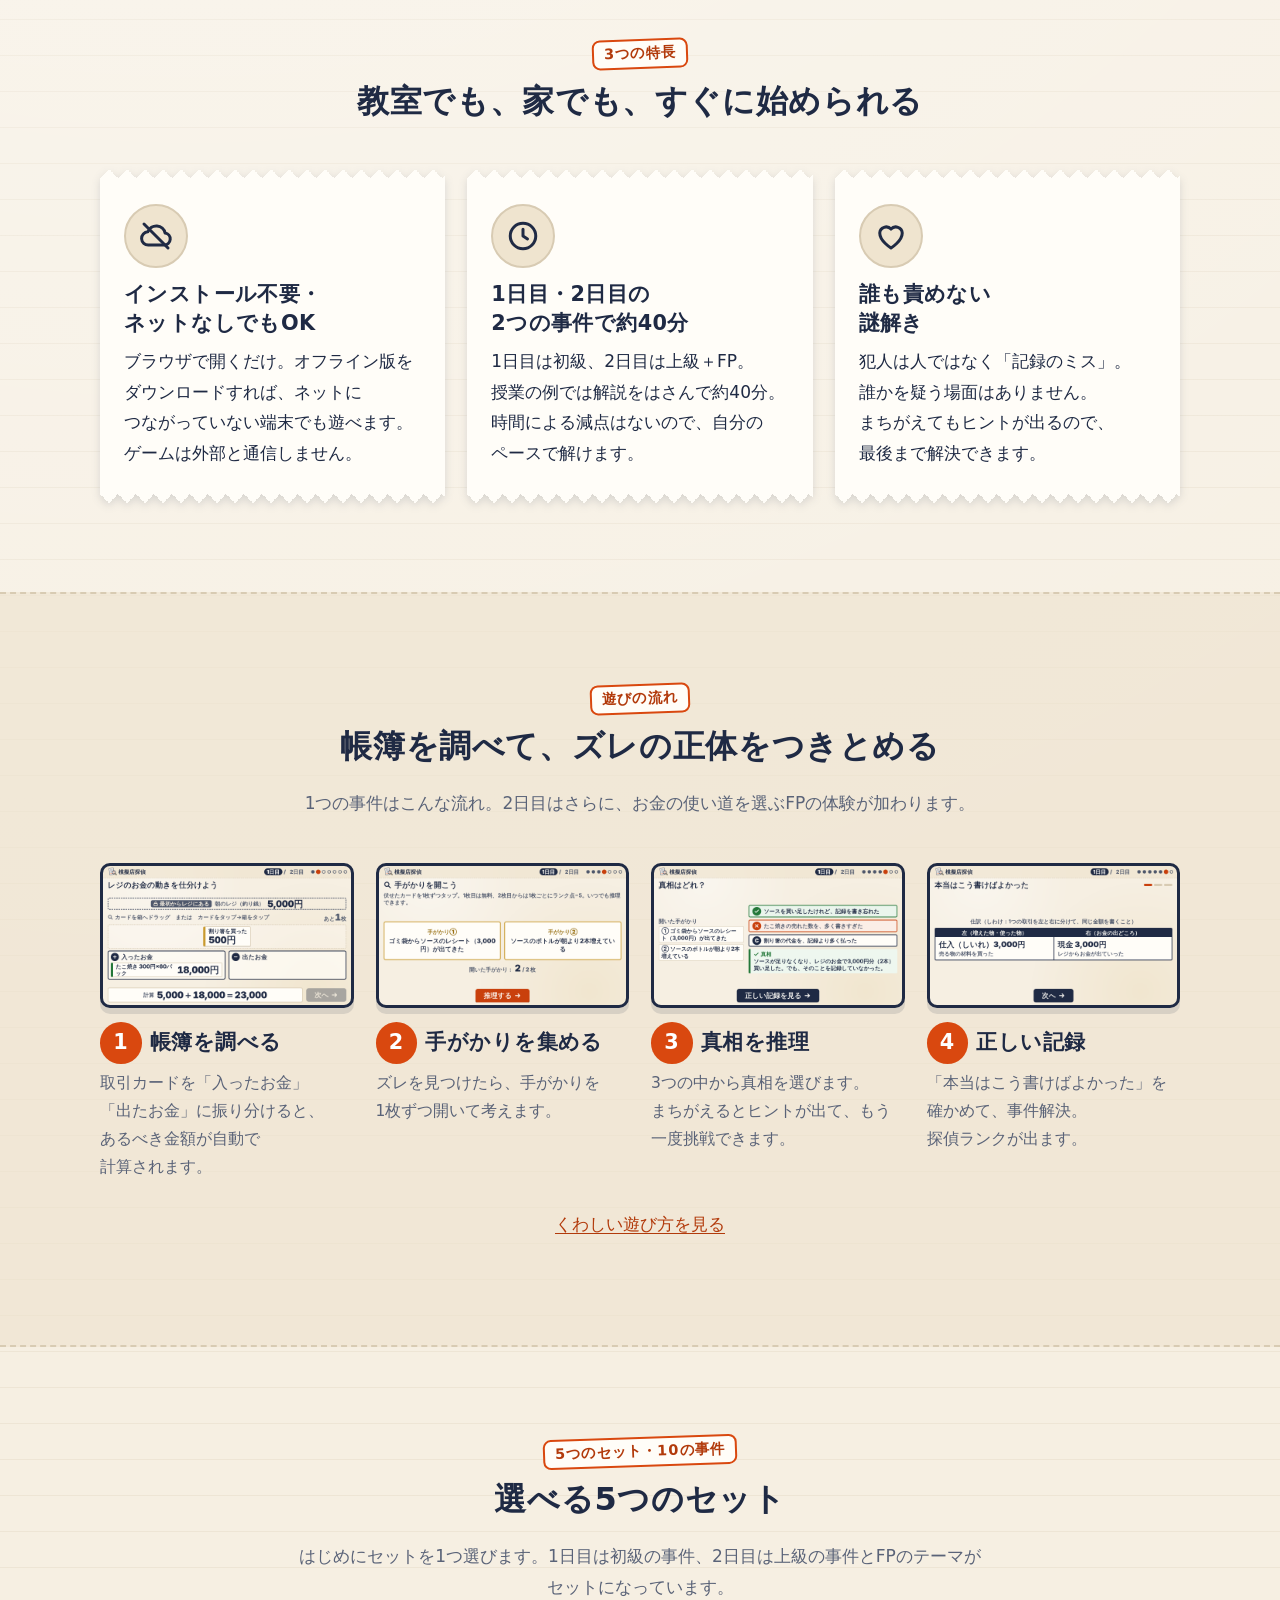
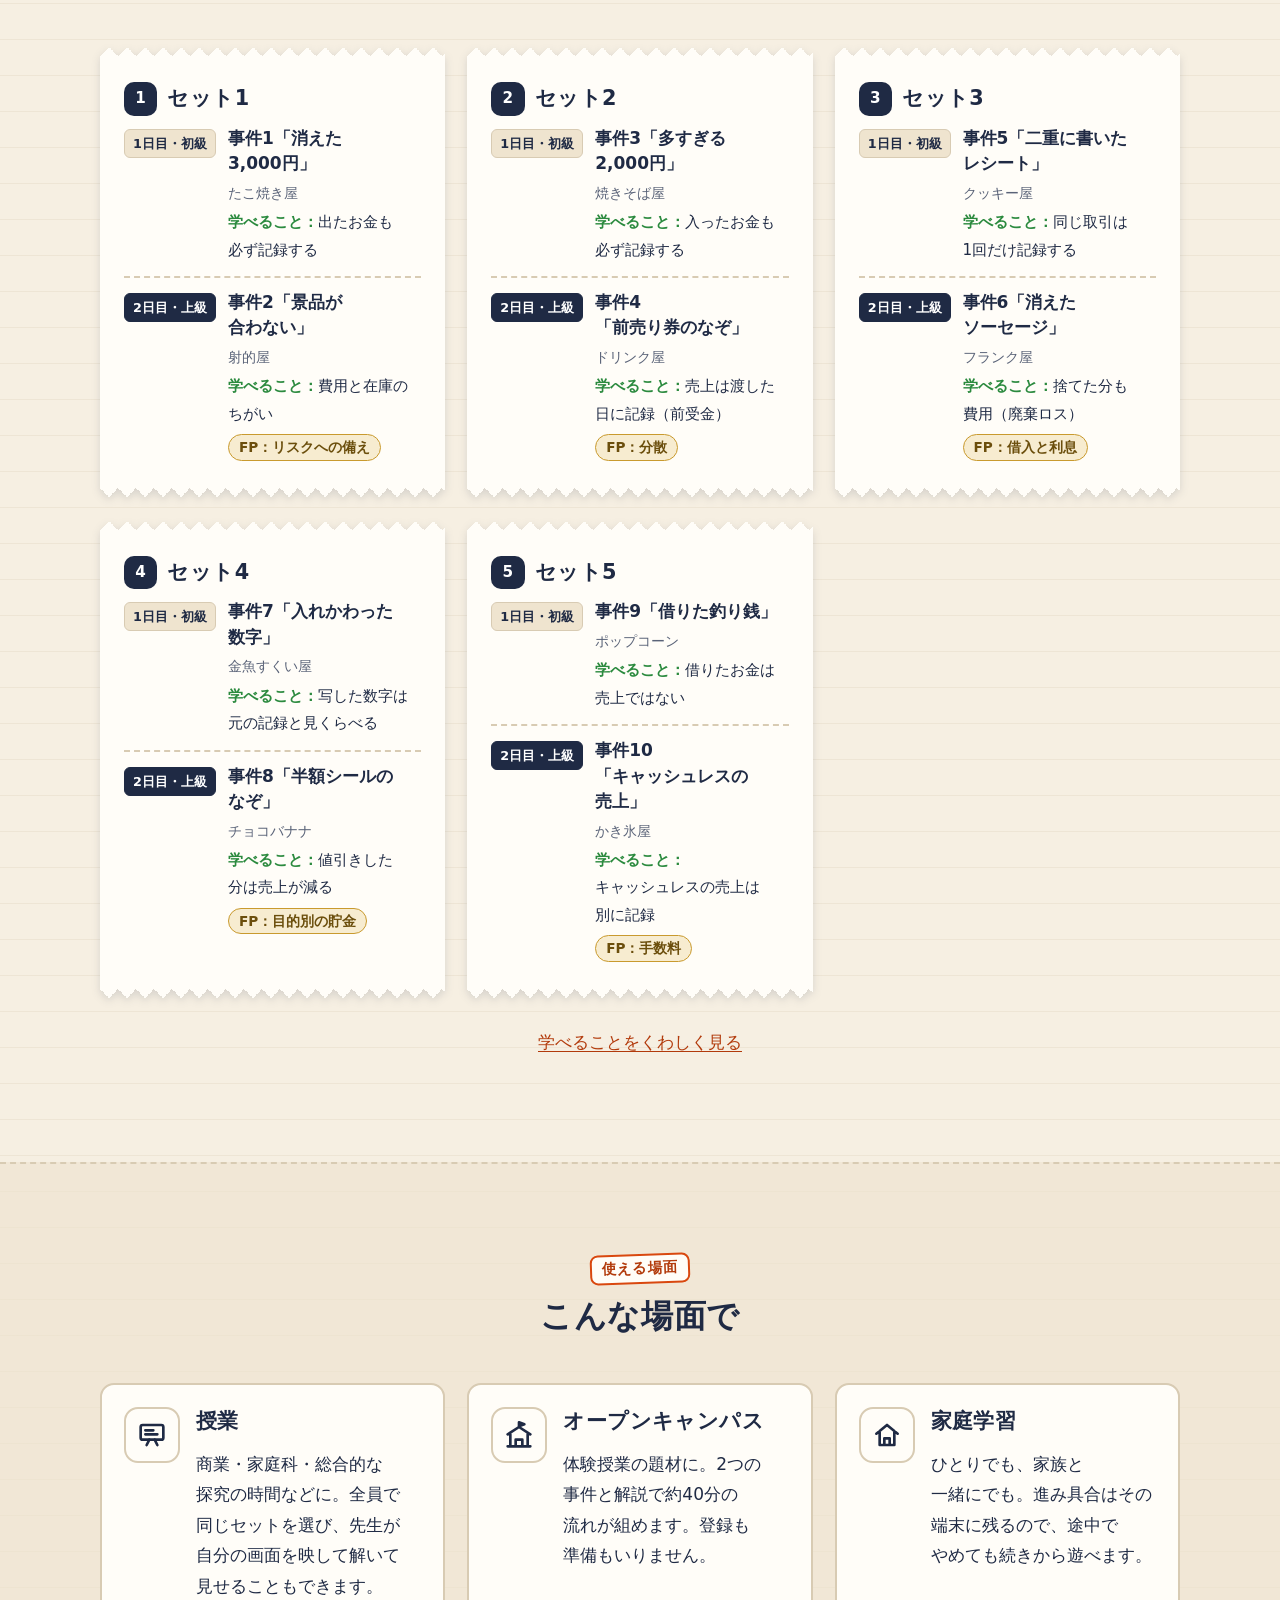
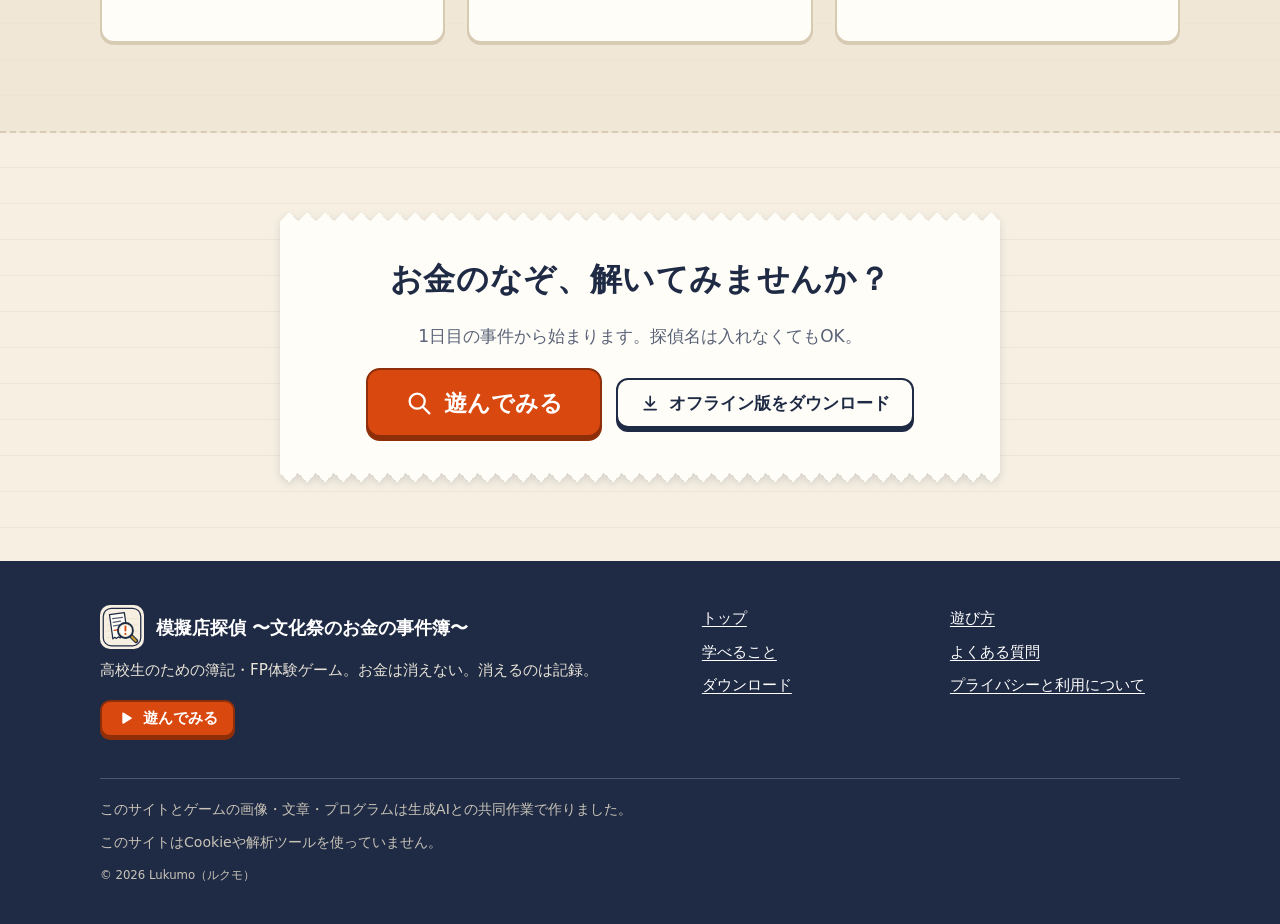
==== commit 4434bc8b: "ゲームをスマホ対応にし、利用条件を無料・自由利用に - ゲーム：幅600px未満・高さ500px未満でスマホ表示（縦並び、下に固定した操作バー、タップ中心の振り分け） - オフライン版zipも更新 -" ====
--- a/index.html
+++ b/index.html
@@ -53,7 +53,7 @@
         <a class="btn btn-play btn-lg" href="play/index.html"><svg class="icon" viewBox="0 0 24 24" fill="none" stroke="currentColor" stroke-width="2" stroke-linecap="round" stroke-linejoin="round" aria-hidden="true" focusable="false"><circle cx="10.5" cy="10.5" r="6.5"/><path d="M15.5 15.5 21 21"/></svg>遊んで<wbr>みる</a>
         <a class="btn" href="how-to-play.html">遊び方を<wbr>見る</a>
       </div>
-      <p class="note">無料・登録なし・インストール不要。<br>パソコンや<wbr>タブレットの<wbr>ブラウザで<wbr>遊べます。</p>
+      <p class="note">無料・登録なし・インストール不要。<br>パソコン・タブレット・スマホの<wbr>ブラウザで<wbr>遊べます。</p>
     </div>
     <div class="hero-visual">
       <span class="sticky-note">ゲーム画面</span>
